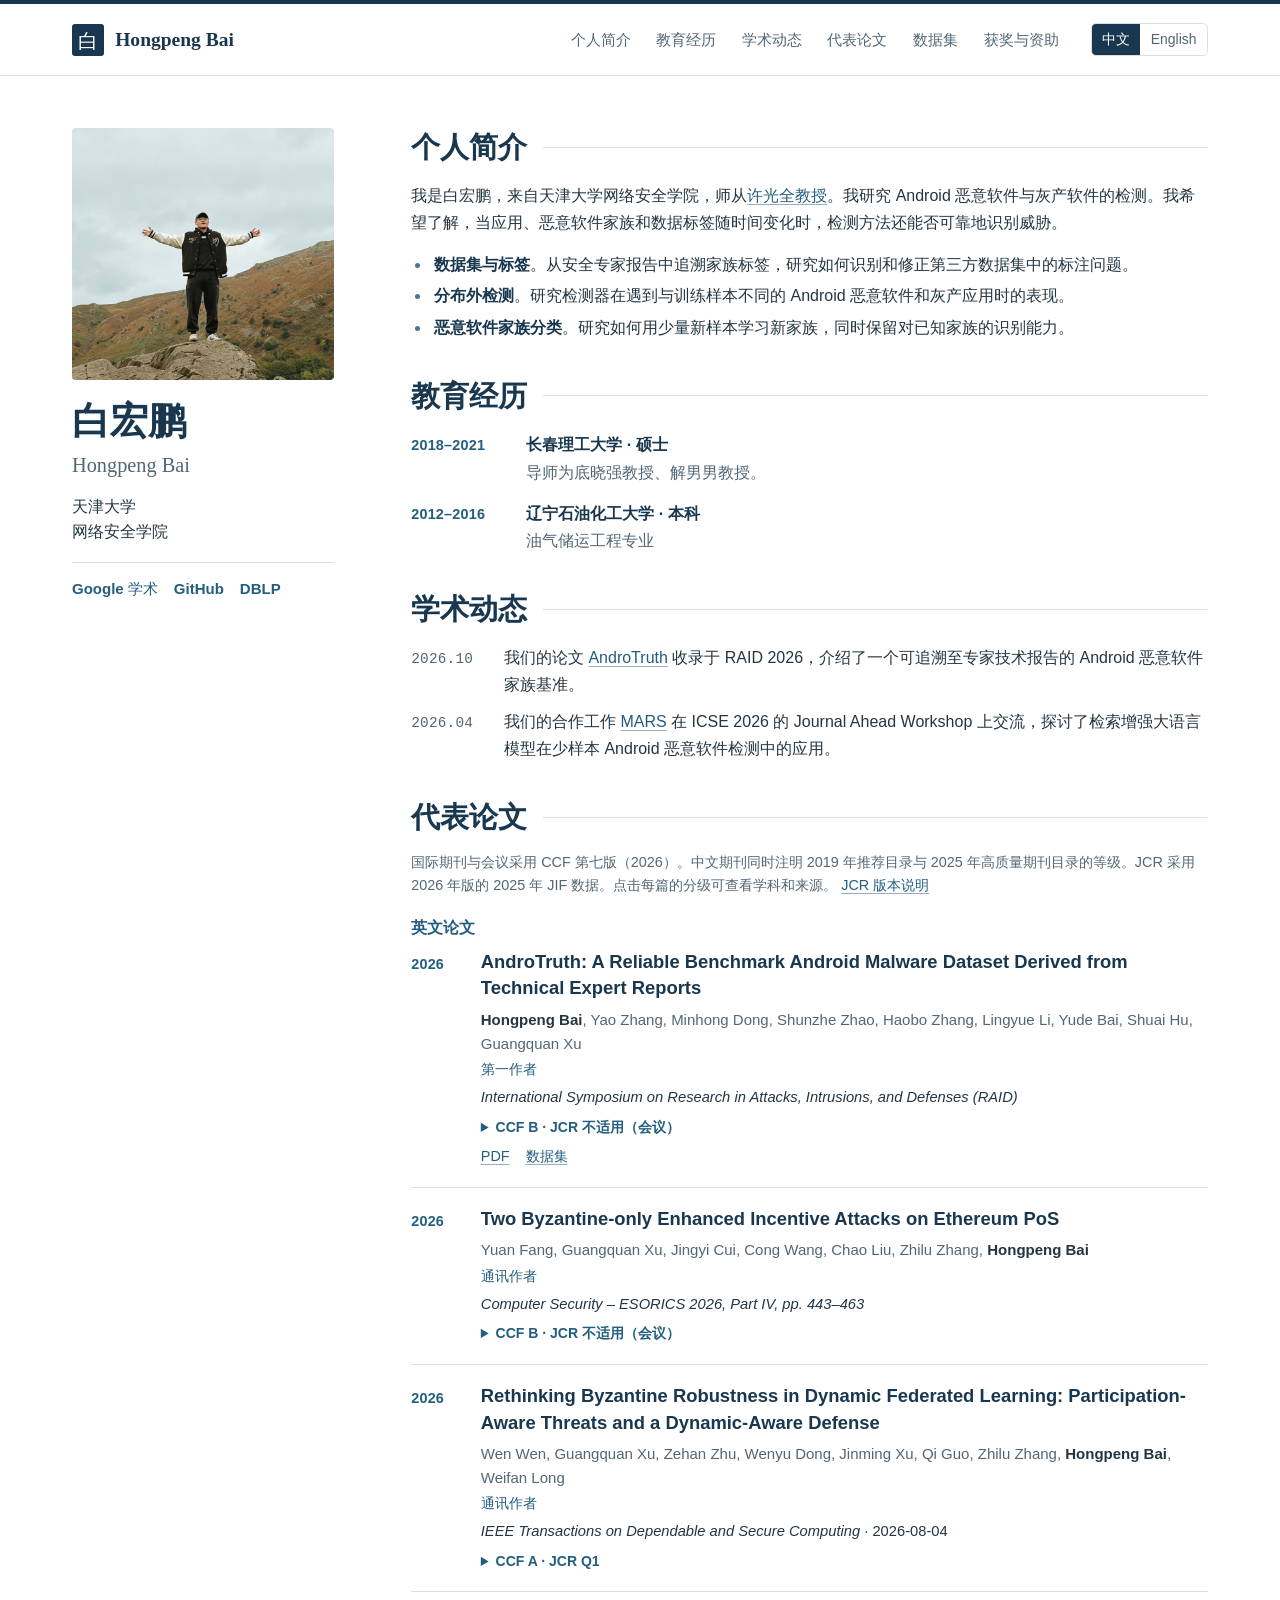
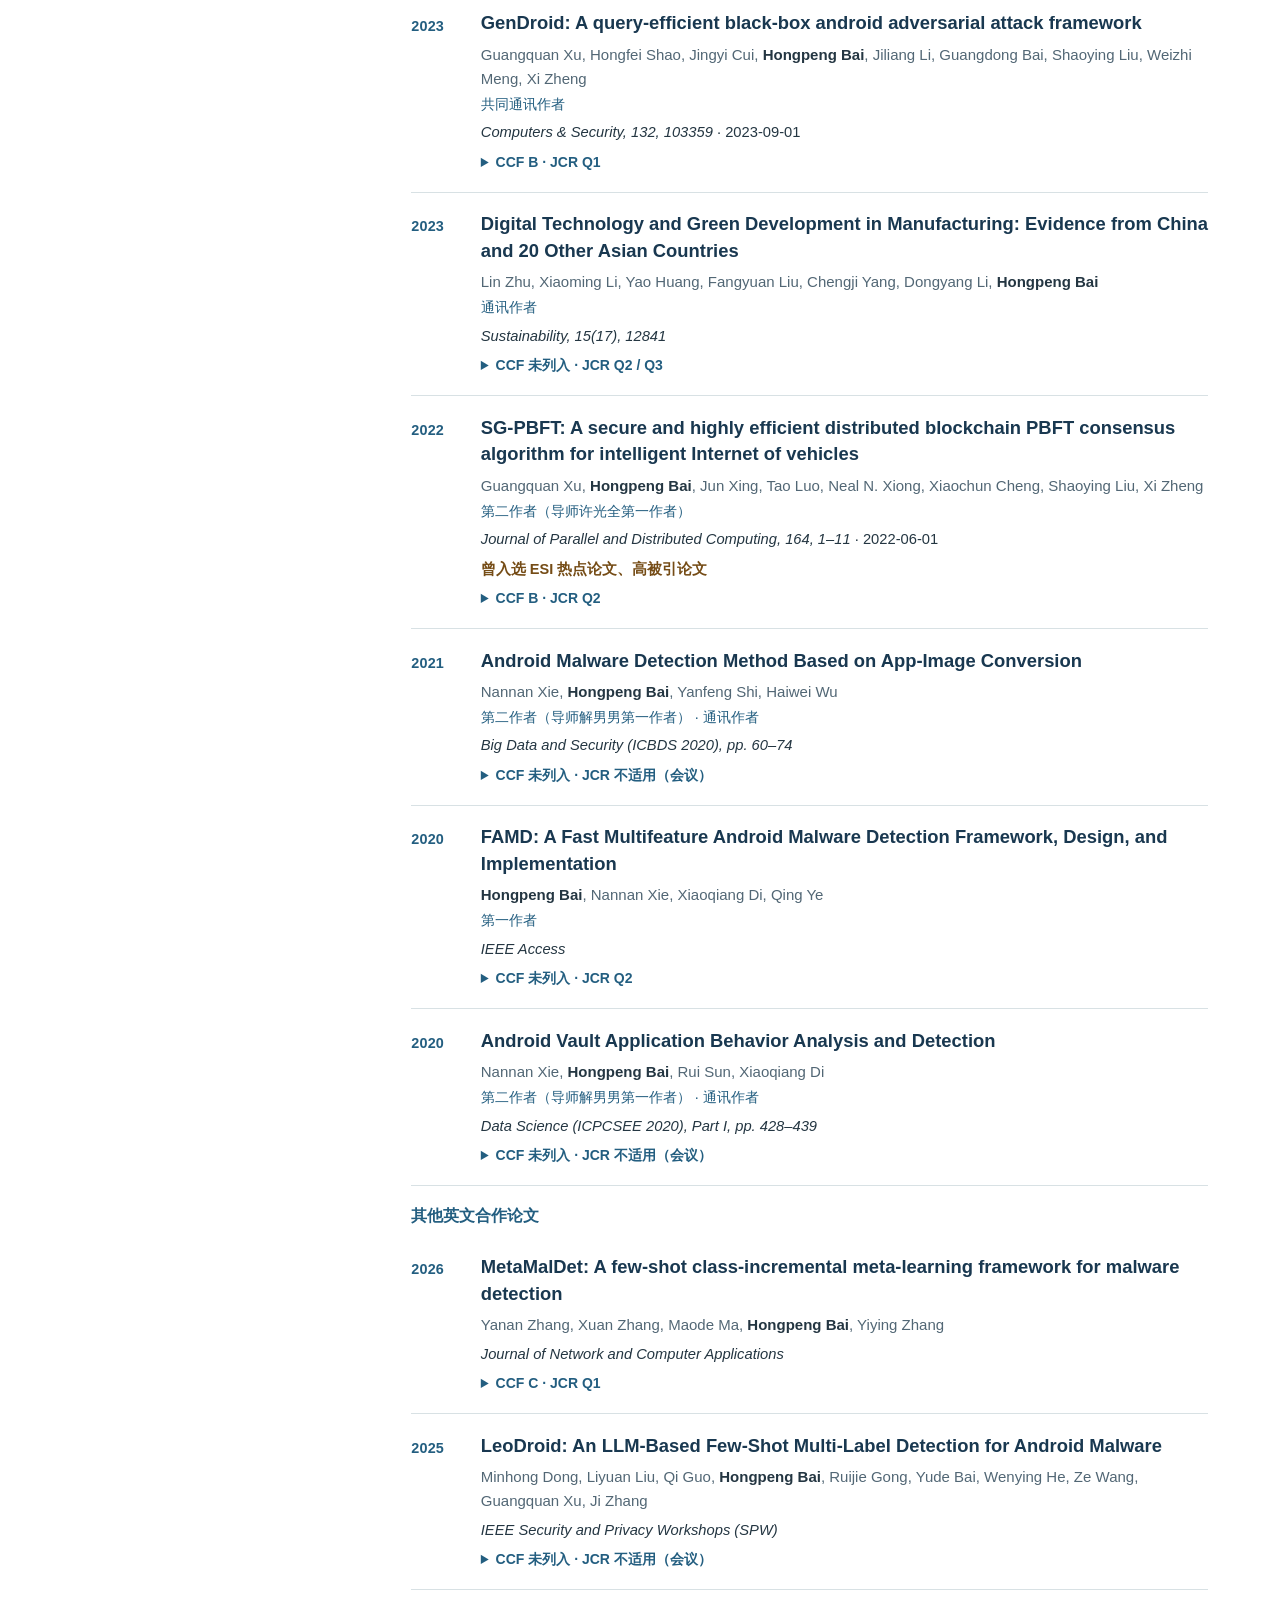
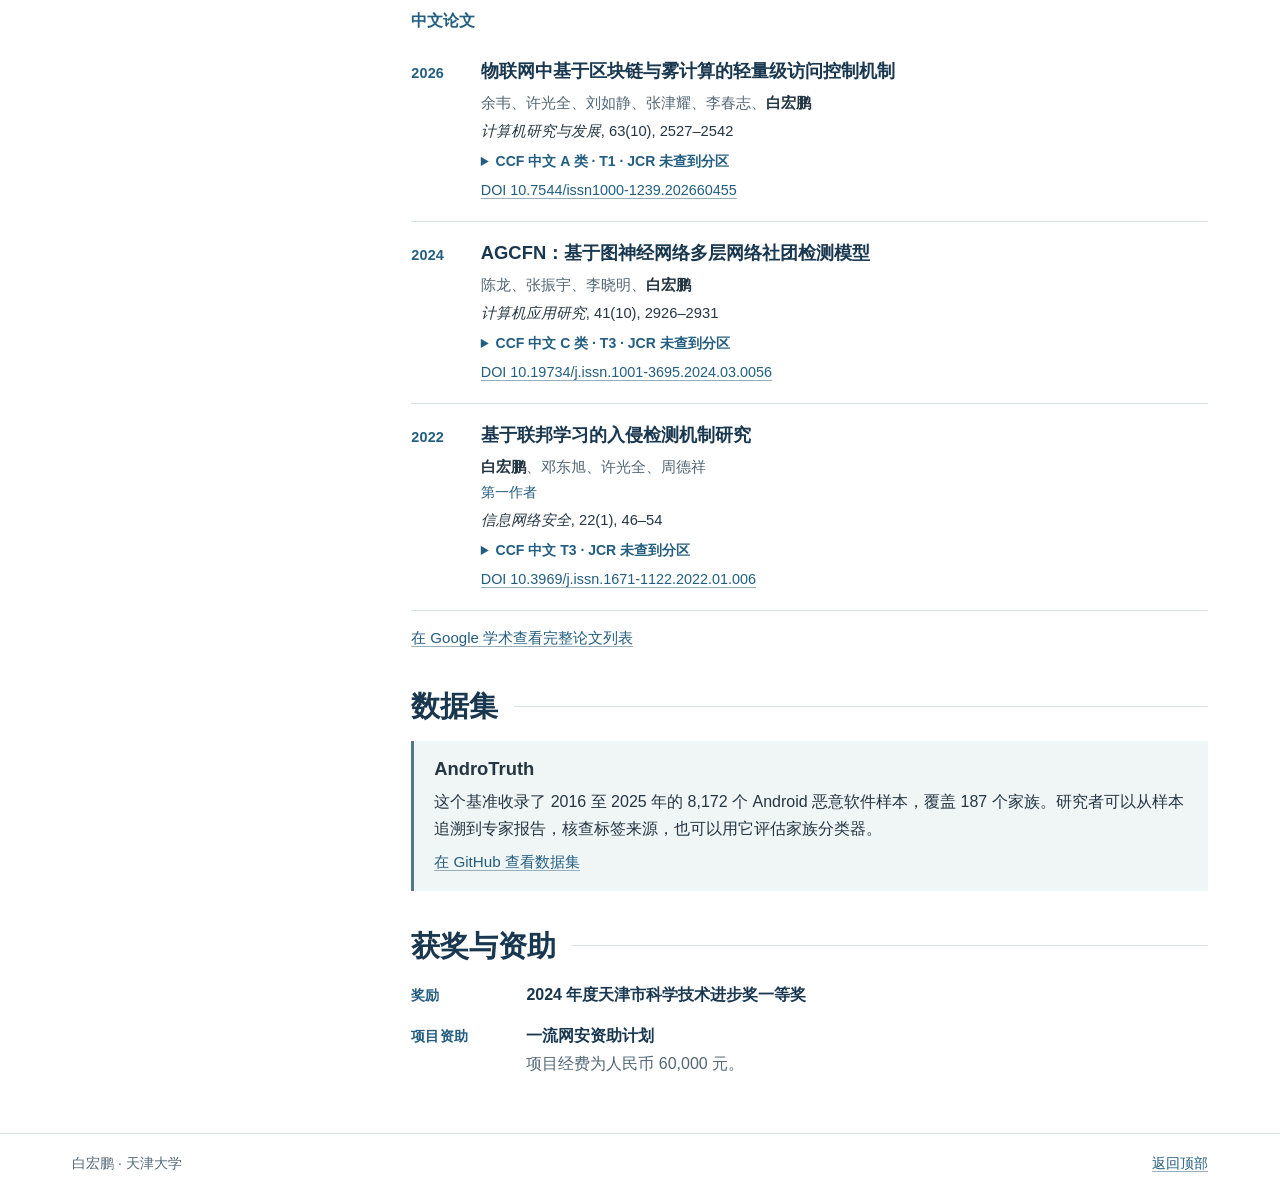
==== index.html @ 332408c6 "Add files via upload" ====
<!doctype html>
<html lang="zh-CN">
<head>
  <meta charset="utf-8">
  <meta name="viewport" content="width=device-width, initial-scale=1">
  <meta name="description" content="白宏鹏的学术主页。研究方向包括 Android 恶意软件与灰产软件检测、数据集标签可靠性和恶意软件家族增量学习。">
  <meta name="theme-color" content="#193850">
  <title>白宏鹏 · 天津大学网络安全学院</title>
  <link rel="stylesheet" href="assets/site.css">
  <link rel="alternate" hreflang="zh-CN" href="index.html">
  <link rel="alternate" hreflang="en" href="en.html">
</head>
<body id="top">
  <a class="skip" href="#main">跳至正文</a>
  <header class="mast"><div class="shell mast-inner">
    <a class="brand" href="#top"><span class="seal" aria-hidden="true">白</span>Hongpeng Bai</a>
    <nav class="nav" aria-label="页面导航"><a href="#about">个人简介</a>
<a href="#education">教育经历</a>
<a href="#news">学术动态</a>
<a href="#publications">代表论文</a>
<a href="#data">数据集</a>
<a href="#honors">获奖与资助</a></nav>
    <nav class="language" aria-label="页面语言"><a href="index.html" lang="zh-CN" hreflang="zh-CN" aria-current="page">中文</a>
<a href="en.html" lang="en" hreflang="en">English</a></nav>
  </div></header>

  <div class="shell layout">
    <aside class="profile" aria-label="个人信息">
      <div class="portrait-frame">
        <span aria-hidden="true">白</span>
        <img class="portrait" onerror="this.hidden=true" src="img_20261011_135507.jpeg" alt="白宏鹏在山间岩石上张开双臂" width="1536" height="2048">
      </div>
      <div class="identity">
        <h1>白宏鹏</h1>
        <p class="second-name" lang="en">Hongpeng Bai</p>
        <p class="affiliation"><a href="https://cse.tju.edu.cn/">天津大学<br>网络安全学院</a></p>
      </div>
      <div class="profiles"><a href="https://scholar.google.com/citations?user=27cVNgoAAAAJ">Google 学术</a><a href="https://github.com/bhpiamnothing">GitHub</a><a href="https://dblp.org/pid/274/6705.html">DBLP</a></div>
    </aside>

    <main id="main">
      <section class="intro" id="about">
        <h2>个人简介</h2>
        <p>我是白宏鹏，来自天津大学网络安全学院，师从<a href="https://cse.tju.edu.cn/faculty/xuguangquan/index.html">许光全教授</a>。我研究 Android 恶意软件与灰产软件的检测。我希望了解，当应用、恶意软件家族和数据标签随时间变化时，检测方法还能否可靠地识别威胁。</p>
        <ul class="focus"><li><strong>数据集与标签</strong>。从安全专家报告中追溯家族标签，研究如何识别和修正第三方数据集中的标注问题。</li>
<li><strong>分布外检测</strong>。研究检测器在遇到与训练样本不同的 Android 恶意软件和灰产应用时的表现。</li>
<li><strong>恶意软件家族分类</strong>。研究如何用少量新样本学习新家族，同时保留对已知家族的识别能力。</li></ul>
      </section>
      <section id="education">
        <h2>教育经历</h2>
        <ul class="history">
          <li><span class="year">2018–2021</span><div>
            <strong>长春理工大学 · 硕士</strong>
            <p>导师为底晓强教授、解男男教授。</p>
          </div></li>
          <li><span class="year">2012–2016</span><div>
            <strong>辽宁石油化工大学 · 本科</strong>
            <p>油气储运工程专业</p>
          </div></li>
        </ul>
      </section>
      <section id="news">
        <h2>学术动态</h2>
        <ul class="news"><li><time datetime="2026-10">2026.10</time><span>我们的论文 <a href="https://doi.org/10.1007/978-3-032-42936-0_2">AndroTruth</a> 收录于 RAID 2026，介绍了一个可追溯至专家技术报告的 Android 恶意软件家族基准。</span></li>
<li><time datetime="2026-04">2026.04</time><span>我们的合作工作 <a href="https://conf.researchr.org/details/icse-2026/jaws-2026-papers/39/MARS-Few-Shot-Android-Malware-Detection-with-RAG-Enhanced-LLMs">MARS</a> 在 ICSE 2026 的 Journal Ahead Workshop 上交流，探讨了检索增强大语言模型在少样本 Android 恶意软件检测中的应用。</span></li></ul>
      </section>
      <section id="publications">
        <h2>代表论文</h2>
        <p class="rank-note">国际期刊与会议采用 CCF 第七版（2026）。中文期刊同时注明 2019 年推荐目录与 2025 年高质量期刊目录的等级。JCR 采用 2026 年版的 2025 年 JIF 数据。点击每篇的分级可查看学科和来源。 <a href="https://clarivate.com/news/clarivate-releases-journal-citation-reports-2026/">JCR 版本说明</a></p>
        <h3 class="pub-group">英文论文</h3>
        
      <article class="publication">
        <span class="year">2026</span>
        <div>
          <h4 lang="en"><a href="https://doi.org/10.1007/978-3-032-42936-0_2">AndroTruth: A Reliable Benchmark Android Malware Dataset Derived from Technical Expert Reports</a></h4>
          <p class="authors" lang="en"><strong>Hongpeng Bai</strong>, Yao Zhang, Minhong Dong, Shunzhe Zhao, Haobo Zhang, Lingyue Li, Yude Bai, Shuai Hu, Guangquan Xu</p><p class="author-role">第一作者</p>
          <p class="venue" lang="en"><i>International Symposium on Research in Attacks, Intrusions, and Defenses (RAID)</i></p>
          <details class="venue-rank"><summary>CCF B · JCR 不适用（会议）</summary><ul><li><a href="https://www.ccf.org.cn/Academic_Evaluation/By_category/2026-03-31/870181.shtml">CCF 国际目录（第七版）</a> — B 类</li></ul></details><div class="paper-links"><a href="https://arxiv.org/pdf/2510.16835">PDF</a><a href="https://github.com/bhpiamnothing/AndroTruth-Dataset">数据集</a></div>
        </div>
      </article>
      <article class="publication">
        <span class="year">2026</span>
        <div>
          <h4 lang="en"><a href="https://doi.org/10.1007/978-3-032-38708-0_22">Two Byzantine-only Enhanced Incentive Attacks on Ethereum PoS</a></h4>
          <p class="authors" lang="en">Yuan Fang, Guangquan Xu, Jingyi Cui, Cong Wang, Chao Liu, Zhilu Zhang, <strong>Hongpeng Bai</strong></p><p class="author-role">通讯作者</p>
          <p class="venue" lang="en"><i>Computer Security – ESORICS 2026, Part IV, pp. 443–463</i></p>
          <details class="venue-rank"><summary>CCF B · JCR 不适用（会议）</summary><ul><li><a href="https://www.ccf.org.cn/Academic_Evaluation/By_category/2026-03-31/870181.shtml">CCF 国际目录（第七版）</a> — B 类</li></ul></details>
        </div>
      </article>
      <article class="publication">
        <span class="year">2026</span>
        <div>
          <h4 lang="en"><a href="https://doi.org/10.1109/TDSC.2026.3720267">Rethinking Byzantine Robustness in Dynamic Federated Learning: Participation-Aware Threats and a Dynamic-Aware Defense</a></h4>
          <p class="authors" lang="en">Wen Wen, Guangquan Xu, Zehan Zhu, Wenyu Dong, Jinming Xu, Qi Guo, Zhilu Zhang, <strong>Hongpeng Bai</strong>, Weifan Long</p><p class="author-role">通讯作者</p>
          <p class="venue" lang="en"><i>IEEE Transactions on Dependable and Secure Computing</i> · <time datetime="2026-08-04">2026-08-04</time></p>
          <details class="venue-rank"><summary>CCF A · JCR Q1</summary><ul><li><a href="https://www.ccf.org.cn/Academic_Evaluation/By_category/2026-03-31/870181.shtml">CCF 国际目录（第七版）</a> — A 类</li><li><b>Q1</b> — 计算机科学：硬件与体系结构、计算机科学：信息系统、计算机科学：软件工程</li><li><a href="https://www.sci365.cn/journals/ieee-transactions-on-dependable-and-secure-computing-15455971/">查看期刊 JIF 学科分区（2025 数据）</a></li></ul></details>
        </div>
      </article>
      <article class="publication">
        <span class="year">2023</span>
        <div>
          <h4 lang="en"><a href="https://doi.org/10.1016/j.cose.2023.103359">GenDroid: A query-efficient black-box android adversarial attack framework</a></h4>
          <p class="authors" lang="en">Guangquan Xu, Hongfei Shao, Jingyi Cui, <strong>Hongpeng Bai</strong>, Jiliang Li, Guangdong Bai, Shaoying Liu, Weizhi Meng, Xi Zheng</p><p class="author-role">共同通讯作者</p>
          <p class="venue" lang="en"><i>Computers &amp; Security, 132, 103359</i> · <time datetime="2023-09-01">2023-09-01</time></p>
          <details class="venue-rank"><summary>CCF B · JCR Q1</summary><ul><li><a href="https://www.ccf.org.cn/Academic_Evaluation/By_category/2026-03-31/870181.shtml">CCF 国际目录（第七版）</a> — B 类</li><li><b>Q1</b> — 计算机科学：信息系统</li><li><a href="https://www.sci365.cn/journals/computers-security-01674048/">查看期刊 JIF 学科分区（2025 数据）</a></li></ul></details>
        </div>
      </article>
      <article class="publication">
        <span class="year">2023</span>
        <div>
          <h4 lang="en"><a href="https://doi.org/10.3390/su151712841">Digital Technology and Green Development in Manufacturing: Evidence from China and 20 Other Asian Countries</a></h4>
          <p class="authors" lang="en">Lin Zhu, Xiaoming Li, Yao Huang, Fangyuan Liu, Chengji Yang, Dongyang Li, <strong>Hongpeng Bai</strong></p><p class="author-role">通讯作者</p>
          <p class="venue" lang="en"><i>Sustainability, 15(17), 12841</i></p>
          <details class="venue-rank"><summary>CCF 未列入 · JCR Q2 / Q3</summary><ul><li><a href="https://www.ccf.org.cn/Academic_Evaluation/By_category/2026-03-31/870181.shtml">CCF 国际目录（第七版）</a> — 未列入</li><li><b>Q2</b> — 环境科学、环境研究</li><li><b>Q3</b> — 绿色与可持续科学技术</li><li><a href="https://www.mdpi.com/journal/sustainability/stats">查看期刊 JIF 学科分区（2025 数据）</a></li></ul></details>
        </div>
      </article>
      <article class="publication">
        <span class="year">2022</span>
        <div>
          <h4 lang="en"><a href="https://doi.org/10.1016/j.jpdc.2022.01.029">SG-PBFT: A secure and highly efficient distributed blockchain PBFT consensus algorithm for intelligent Internet of vehicles</a></h4>
          <p class="authors" lang="en">Guangquan Xu, <strong>Hongpeng Bai</strong>, Jun Xing, Tao Luo, Neal N. Xiong, Xiaochun Cheng, Shaoying Liu, Xi Zheng</p><p class="author-role">第二作者（导师许光全第一作者）</p>
          <p class="venue" lang="en"><i>Journal of Parallel and Distributed Computing, 164, 1–11</i> · <time datetime="2022-06-01">2022-06-01</time></p><p class="recognition">曾入选 ESI 热点论文、高被引论文</p>
          <details class="venue-rank"><summary>CCF B · JCR Q2</summary><ul><li><a href="https://www.ccf.org.cn/Academic_Evaluation/By_category/2026-03-31/870181.shtml">CCF 国际目录（第七版）</a> — B 类</li><li><b>Q2</b> — 计算机科学：理论与方法</li><li><a href="https://akaturk.com/journals/25621?lang=en">查看期刊 JIF 学科分区（2025 数据）</a></li></ul></details>
        </div>
      </article>
      <article class="publication">
        <span class="year">2021</span>
        <div>
          <h4 lang="en"><a href="https://doi.org/10.1007/978-981-16-3150-4_6">Android Malware Detection Method Based on App-Image Conversion</a></h4>
          <p class="authors" lang="en">Nannan Xie, <strong>Hongpeng Bai</strong>, Yanfeng Shi, Haiwei Wu</p><p class="author-role">第二作者（导师解男男第一作者） · 通讯作者</p>
          <p class="venue" lang="en"><i>Big Data and Security (ICBDS 2020), pp. 60–74</i></p>
          <details class="venue-rank"><summary>CCF 未列入 · JCR 不适用（会议）</summary><ul><li><a href="https://www.ccf.org.cn/Academic_Evaluation/By_category/2026-03-31/870181.shtml">CCF 国际目录（第七版）</a> — 未列入</li></ul></details>
        </div>
      </article>
      <article class="publication">
        <span class="year">2020</span>
        <div>
          <h4 lang="en"><a href="https://doi.org/10.1109/ACCESS.2020.3033026">FAMD: A Fast Multifeature Android Malware Detection Framework, Design, and Implementation</a></h4>
          <p class="authors" lang="en"><strong>Hongpeng Bai</strong>, Nannan Xie, Xiaoqiang Di, Qing Ye</p><p class="author-role">第一作者</p>
          <p class="venue" lang="en"><i>IEEE Access</i></p>
          <details class="venue-rank"><summary>CCF 未列入 · JCR Q2</summary><ul><li><a href="https://www.ccf.org.cn/Academic_Evaluation/By_category/2026-03-31/870181.shtml">CCF 国际目录（第七版）</a> — 未列入</li><li><b>Q2</b> — 计算机科学：信息系统、电气与电子工程、电信</li><li><a href="https://www.sci365.cn/journals/ieee-access-21693536/">查看期刊 JIF 学科分区（2025 数据）</a></li></ul></details>
        </div>
      </article>
      <article class="publication">
        <span class="year">2020</span>
        <div>
          <h4 lang="en"><a href="https://doi.org/10.1007/978-981-15-7981-3_31">Android Vault Application Behavior Analysis and Detection</a></h4>
          <p class="authors" lang="en">Nannan Xie, <strong>Hongpeng Bai</strong>, Rui Sun, Xiaoqiang Di</p><p class="author-role">第二作者（导师解男男第一作者） · 通讯作者</p>
          <p class="venue" lang="en"><i>Data Science (ICPCSEE 2020), Part I, pp. 428–439</i></p>
          <details class="venue-rank"><summary>CCF 未列入 · JCR 不适用（会议）</summary><ul><li><a href="https://www.ccf.org.cn/Academic_Evaluation/By_category/2026-03-31/870181.shtml">CCF 国际目录（第七版）</a> — 未列入</li></ul></details>
        </div>
      </article>
        <h3 class="pub-group">其他英文合作论文</h3>
        
      <article class="publication">
        <span class="year">2026</span>
        <div>
          <h4 lang="en"><a href="https://doi.org/10.1016/j.jnca.2026.104579">MetaMalDet: A few-shot class-incremental meta-learning framework for malware detection</a></h4>
          <p class="authors" lang="en">Yanan Zhang, Xuan Zhang, Maode Ma, <strong>Hongpeng Bai</strong>, Yiying Zhang</p>
          <p class="venue" lang="en"><i>Journal of Network and Computer Applications</i></p>
          <details class="venue-rank"><summary>CCF C · JCR Q1</summary><ul><li><a href="https://www.ccf.org.cn/Academic_Evaluation/By_category/2026-03-31/870181.shtml">CCF 国际目录（第七版）</a> — C 类</li><li><b>Q1</b> — 计算机科学：硬件与体系结构、计算机科学：跨学科应用、计算机科学：软件工程</li><li><a href="https://dizin.docent.com.tr/en/dergiler/10848045">查看期刊 JIF 学科分区（2025 数据）</a></li></ul></details>
        </div>
      </article>
      <article class="publication">
        <span class="year">2025</span>
        <div>
          <h4 lang="en"><a href="https://doi.org/10.1109/SPW67851.2025.00042">LeoDroid: An LLM-Based Few-Shot Multi-Label Detection for Android Malware</a></h4>
          <p class="authors" lang="en">Minhong Dong, Liyuan Liu, Qi Guo, <strong>Hongpeng Bai</strong>, Ruijie Gong, Yude Bai, Wenying He, Ze Wang, Guangquan Xu, Ji Zhang</p>
          <p class="venue" lang="en"><i>IEEE Security and Privacy Workshops (SPW)</i></p>
          <details class="venue-rank"><summary>CCF 未列入 · JCR 不适用（会议）</summary><ul><li><a href="https://www.ccf.org.cn/Academic_Evaluation/By_category/2026-03-31/870181.shtml">CCF 国际目录（第七版）</a> — 未列入。此文发表于 IEEE S&P 的配套研讨会。</li></ul></details>
        </div>
      </article>
        <h3 class="pub-group">中文论文</h3>
        
        <article class="publication">
          <span class="year">2026</span>
          <div>
            <h4><a href="https://doi.org/10.7544/issn1000-1239.202660455">物联网中基于区块链与雾计算的轻量级访问控制机制</a></h4>
            <p class="authors">余韦、许光全、刘如静、张津耀、李春志、<strong>白宏鹏</strong></p>
            <p class="venue"><i>计算机研究与发展</i>, 63(10), 2527–2542</p>
            <details class="venue-rank"><summary>CCF 中文 A 类 · T1 · JCR 未查到分区</summary><ul><li><a href="https://ccsp.ccf.org.cn/c/2019-07-31/667609.shtml">CCF 中文期刊目录（2019）</a> — A 类</li><li><a href="https://www.ccf.org.cn/ccftjgjxskwml/">CCF 高质量科技期刊目录（2025）</a> — T1</li><li><a href="https://uefiscdi.gov.ro/scientometrie-reviste-0">JCR 2026 版期刊分区表</a>中未查到本刊的 JIF 分区。</li></ul></details>
            <p class="paper-links"><a href="https://doi.org/10.7544/issn1000-1239.202660455">DOI 10.7544/issn1000-1239.202660455</a></p>
          </div>
        </article>
        <article class="publication">
          <span class="year">2024</span>
          <div>
            <h4><a href="https://doi.org/10.19734/j.issn.1001-3695.2024.03.0056">AGCFN：基于图神经网络多层网络社团检测模型</a></h4>
            <p class="authors">陈龙、张振宇、李晓明、<strong>白宏鹏</strong></p>
            <p class="venue"><i>计算机应用研究</i>, 41(10), 2926–2931</p>
            <details class="venue-rank"><summary>CCF 中文 C 类 · T3 · JCR 未查到分区</summary><ul><li><a href="https://ccsp.ccf.org.cn/c/2019-07-31/667609.shtml">CCF 中文期刊目录（2019）</a> — C 类</li><li><a href="https://www.ccf.org.cn/ccftjgjxskwml/">CCF 高质量科技期刊目录（2025）</a> — T3</li><li><a href="https://uefiscdi.gov.ro/scientometrie-reviste-0">JCR 2026 版期刊分区表</a>中未查到本刊的 JIF 分区。</li></ul></details>
            <p class="paper-links"><a href="https://doi.org/10.19734/j.issn.1001-3695.2024.03.0056">DOI 10.19734/j.issn.1001-3695.2024.03.0056</a></p>
          </div>
        </article>
        <article class="publication">
          <span class="year">2022</span>
          <div>
            <h4><a href="https://doi.org/10.3969/j.issn.1671-1122.2022.01.006">基于联邦学习的入侵检测机制研究</a></h4>
            <p class="authors"><strong>白宏鹏</strong>、邓东旭、许光全、周德祥</p><p class="author-role">第一作者</p>
            <p class="venue"><i>信息网络安全</i>, 22(1), 46–54</p>
            <details class="venue-rank"><summary>CCF 中文 T3 · JCR 未查到分区</summary><ul><li><a href="https://ccsp.ccf.org.cn/c/2019-07-31/667609.shtml">CCF 中文期刊目录（2019）</a> — 未列入</li><li><a href="https://www.ccf.org.cn/ccftjgjxskwml/">CCF 高质量科技期刊目录（2025）</a> — T3</li><li><a href="https://uefiscdi.gov.ro/scientometrie-reviste-0">JCR 2026 版期刊分区表</a>中未查到本刊的 JIF 分区。</li></ul></details>
            <p class="paper-links"><a href="https://doi.org/10.3969/j.issn.1671-1122.2022.01.006">DOI 10.3969/j.issn.1671-1122.2022.01.006</a></p>
          </div>
        </article>
        <a class="all-papers" href="https://scholar.google.com/citations?user=27cVNgoAAAAJ">在 Google 学术查看完整论文列表</a>
      </section>
      <section id="data">
        <h2>数据集</h2>
        <div class="dataset">
          <h3 lang="en">AndroTruth</h3>
          <p>这个基准收录了 2016 至 2025 年的 8,172 个 Android 恶意软件样本，覆盖 187 个家族。研究者可以从样本追溯到专家报告，核查标签来源，也可以用它评估家族分类器。</p>
          <a href="https://github.com/bhpiamnothing/AndroTruth-Dataset">在 GitHub 查看数据集</a>
        </div>
      </section>
      <section id="honors">
        <h2>获奖与资助</h2>
        <ul class="history">
          <li><span class="year">奖励</span><div>
            <strong>2024 年度天津市科学技术进步奖一等奖</strong>
          </div></li>
          <li><span class="year">项目资助</span><div>
            <strong>一流网安资助计划 </strong>
            <p>项目经费为人民币 60,000 元。</p>
          </div></li>
        </ul>
      </section>
    </main>
  </div>
  <footer><div class="shell foot"><span>白宏鹏 · 天津大学</span><a href="#top">返回顶部</a></div></footer>
</body>
</html>
---- assets/site.css ----
:root {
  color-scheme: light;
  --navy: #193850;
  --ink: #243642;
  --muted: #526775;
  --blue: #235e80;
  --paper: #fff;
  --rule: #d8e1e4;
  --soft: #f0f5f6;
  font-family: "Inter", -apple-system, BlinkMacSystemFont, "Segoe UI", "PingFang SC", "Microsoft YaHei", sans-serif;
  color: var(--ink);
  background: var(--paper);
}
* { box-sizing: border-box; }
body { margin: 0; font-size: 1rem; line-height: 1.7; }
h1, h2, h3, h4, p, ul, dl, dd { margin: 0; }
a { color: var(--blue); text-underline-offset: .19em; text-decoration-color: #97afbd; }
a:hover { color: #0d425d; text-decoration-color: currentColor; }
a:focus-visible { outline: 3px solid #bc5e28; outline-offset: 4px; border-radius: 2px; }
.shell { width: min(100% - 5rem, 71rem); margin-inline: auto; }
.skip { position: absolute; left: 1rem; top: -5rem; background: white; padding: .5rem 1rem; z-index: 5; }
.skip:focus { top: .4rem; }
.mast { border-top: 4px solid var(--navy); border-bottom: 1px solid var(--rule); background: #fff; }
.mast-inner { min-height: 4.45rem; display: flex; align-items: center; gap: 2rem; }
.brand { display: inline-flex; align-items: center; gap: .7rem; color: var(--navy); font-family: Georgia, "Songti SC", serif; font-size: 1.22rem; font-weight: 600; text-decoration: none; white-space: nowrap; }
.seal { display: inline-grid; place-items: center; width: 2rem; height: 2rem; background: var(--navy); color: #fff; font-family: "Songti SC", "SimSun", serif; font-size: 1.25rem; font-weight: 500; border-radius: 3px; }
.nav { margin-left: auto; display: flex; align-items: center; gap: clamp(.8rem, 2vw, 2rem); }
.nav a { color: var(--muted); text-decoration: none; font-size: .9375rem; white-space: nowrap; padding-block: .4rem; }
.nav a:hover, .profiles a:hover { text-decoration: underline; }
.language { display: inline-flex; align-items: center; border: 1px solid var(--rule); border-radius: 5px; overflow: hidden; flex-shrink: 0; }
.language a { font-size: .875rem; line-height: 1.8; padding: .18rem .65rem; color: var(--muted); text-decoration: none; }
.language a[aria-current] { background: var(--navy); color: white; }
.language a:focus-visible { outline-offset: -3px; }
.layout { display: grid; grid-template-columns: 16.4rem minmax(0, 1fr); gap: clamp(3rem, 6vw, 6rem); align-items: start; padding-block: 3.25rem 3.5rem; }
.profile { min-width: 0; }
.portrait-frame { position: relative; display: grid; place-items: center; width: 100%; aspect-ratio: 1.04; overflow: hidden; background: #e6eef0; border-radius: 4px; }
.portrait-frame > span { font: 500 4rem Georgia, "Songti SC", "SimSun", serif; color: #3b6374; }
.portrait { position: absolute; inset: 0; width: 100%; height: 100%; object-fit: cover; object-position: center 84%; }
.portrait[hidden] { display: none; }
.identity { padding-top: 1.15rem; }
h1, h2, .second-name { color: var(--navy); font-family: "Source Serif 4", Georgia, "Songti SC", "STSong", "SimSun", serif; }
h1 { font-size: clamp(2.15rem, 3vw, 2.65rem); line-height: 1.18; font-weight: 650; }
html[lang="en"] h1 { font-size: 2.15rem; }
.second-name { margin: .22rem 0 .8rem; font-size: 1.27rem; color: var(--muted); }
.affiliation { line-height: 1.55; font-size: 1rem; }
.affiliation a { color: var(--ink); text-decoration: none; }
.affiliation a:hover { text-decoration: underline; }
.profiles { border-top: 1px solid var(--rule); margin-top: 1.1rem; padding-top: .8rem; display: flex; flex-wrap: wrap; align-items: center; column-gap: 1rem; row-gap: .3rem; }
.profiles a { font-size: .9375rem; font-weight: 550; text-decoration: none; }
main { min-width: 0; }
section { scroll-margin-top: 1rem; }
section + section { margin-top: 2.25rem; }
h2 { display: flex; align-items: center; gap: 1rem; margin-bottom: .95rem; line-height: 1.3; font-size: clamp(1.6rem, 2.3vw, 2rem); font-weight: 650; }
h2::after { content: ""; flex: 1; height: 1px; background: var(--rule); }
.intro p + p { margin-top: .65rem; }
.focus { margin-top: .95rem; padding-inline-start: 1.25rem; }
.focus li { padding-inline-start: .18rem; }
.focus li + li { margin-top: .25rem; }
.focus li::marker { color: #477995; }
.focus strong { color: var(--navy); }
.news { list-style: none; padding: 0; }
.news li { display: grid; grid-template-columns: 5.1rem 1fr; gap: .7rem; align-items: baseline; }
.news li + li { margin-top: .6rem; }
.news time, .year { color: var(--muted); font-variant-numeric: tabular-nums; font-size: .9rem; letter-spacing: .015em; }
.news time { font-family: ui-monospace, Menlo, monospace; }
.publication { display: grid; grid-template-columns: 3.6rem minmax(0,1fr); gap: .75rem; padding: 1.15rem 0; border-bottom: 1px solid var(--rule); }
.publication:first-of-type { padding-top: .1rem; }
.year { padding-top: .2rem; font-weight: 650; color: var(--blue); }
h3, .publication h4 { font-size: 1.15rem; line-height: 1.45; font-weight: 650; }
.publication h4 a { color: var(--navy); text-decoration: none; }
.publication h4 a:hover { text-decoration: underline; }
.pub-group { margin: 1.15rem 0 .5rem; color: var(--blue); font-size: 1rem; }
.history { list-style: none; padding: 0; }
.history li { display: grid; grid-template-columns: 6.4rem minmax(0, 1fr); gap: .8rem; align-items: baseline; }
.history li + li { margin-top: .8rem; }
.history strong { color: var(--navy); }
.history p { color: var(--muted); }
.paper-links a { overflow-wrap: anywhere; }
.authors { font-size: .9375rem; line-height: 1.6; margin-top: .35rem; color: var(--muted); }
.authors strong { color: var(--ink); font-weight: 650; }
.author-role { margin-top: .2rem; color: var(--blue); font-size: .9rem; line-height: 1.5; }
.venue { margin-top: .3rem; font-size: .92rem; color: var(--ink); }
.rank-note { margin-bottom: 1.15rem; color: var(--muted); font-size: .9rem; line-height: 1.6; }
.venue-rank { margin-top: .4rem; font-size: .875rem; line-height: 1.55; color: var(--muted); }
.venue-rank summary { cursor: pointer; width: fit-content; max-width: 100%; font-weight: 600; color: var(--blue); }
.venue-rank summary:hover { text-decoration: underline; }
.venue-rank summary:focus-visible { outline: 2px solid var(--blue); outline-offset: 3px; }
.venue-rank ul { margin-top: .4rem; padding-inline-start: 1.2rem; }
.venue-rank li + li { margin-top: .2rem; }
.recognition { color: #754c16; font-size: .91rem; font-weight: 600; margin-top: .3rem; }
.paper-links { margin-top: .35rem; display: flex; flex-wrap: wrap; gap: 1rem; font-size: .9rem; }
.all-papers { display: inline-block; margin-top: .9rem; font-size: .94rem; }
.dataset { border-left: 3px solid #527889; padding: .95rem 1.25rem; background: var(--soft); }
.dataset p { margin: .35rem 0; }
.dataset a { font-size: .95rem; }
footer { border-top: 1px solid var(--rule); color: var(--muted); }
.foot { display: flex; align-items: center; justify-content: space-between; gap: .7rem; flex-wrap: wrap; padding-block: 1.15rem; font-size: .875rem; }
@media (max-width: 900px) {
  .shell { width: calc(100% - 3rem); }
  .layout { grid-template-columns: 12.5rem minmax(0,1fr); gap: 2rem; }
  .mast-inner { gap: 1rem; }
}
@media (min-width: 731px) and (max-width: 1040px) {
  .mast-inner { flex-wrap: wrap; justify-content: space-between; gap: .3rem 1rem; padding-block: .65rem; }
  .nav { order: 3; width: 100%; justify-content: space-between; flex-wrap: wrap; }
}
@media (max-width: 730px) {
  .shell { width: min(100% - 2.25rem, 37rem); }
  .mast-inner { flex-wrap: wrap; justify-content: space-between; gap: 0 .5rem; padding-top: .65rem; }
  .nav { order: 3; width: 100%; flex-wrap: wrap; gap: .05rem 1rem; padding-block: .35rem .4rem; }
  .nav a { font-size: .89rem; }
  .layout { display: block; padding-block: 1.5rem 2.5rem; }
  .profile { display: grid; grid-template-columns: minmax(6.4rem, 34%) minmax(0,1fr); column-gap: 1.15rem; align-items: center; margin-bottom: 1.8rem; }
  .portrait-frame { aspect-ratio: .88; }
  .identity { padding: 0; }
  h1, html[lang="en"] h1 { font-size: clamp(1.55rem, 5.6vw, 2.15rem); }
  .second-name { margin: .14rem 0 .4rem; font-size: 1.1rem; }
  .profiles { grid-column: 1 / -1; margin-top: .85rem; padding-top: .55rem; }
  section + section { margin-top: 1.8rem; }
  .publication { grid-template-columns: 2.7rem minmax(0,1fr); gap: .55rem; }
  .news li { grid-template-columns: 4.5rem 1fr; gap: .45rem; }
  .history li { grid-template-columns: 5.6rem minmax(0, 1fr); gap: .5rem; }
}
@media print {
  .mast, .skip, footer { display: none; }
  .shell { width: 100%; }
  .layout { display: block; padding: 0; }
  .profile { margin-bottom: 1rem; }
  .portrait-frame { width: 6rem; float: right; }
  section, article { break-inside: avoid; }
}
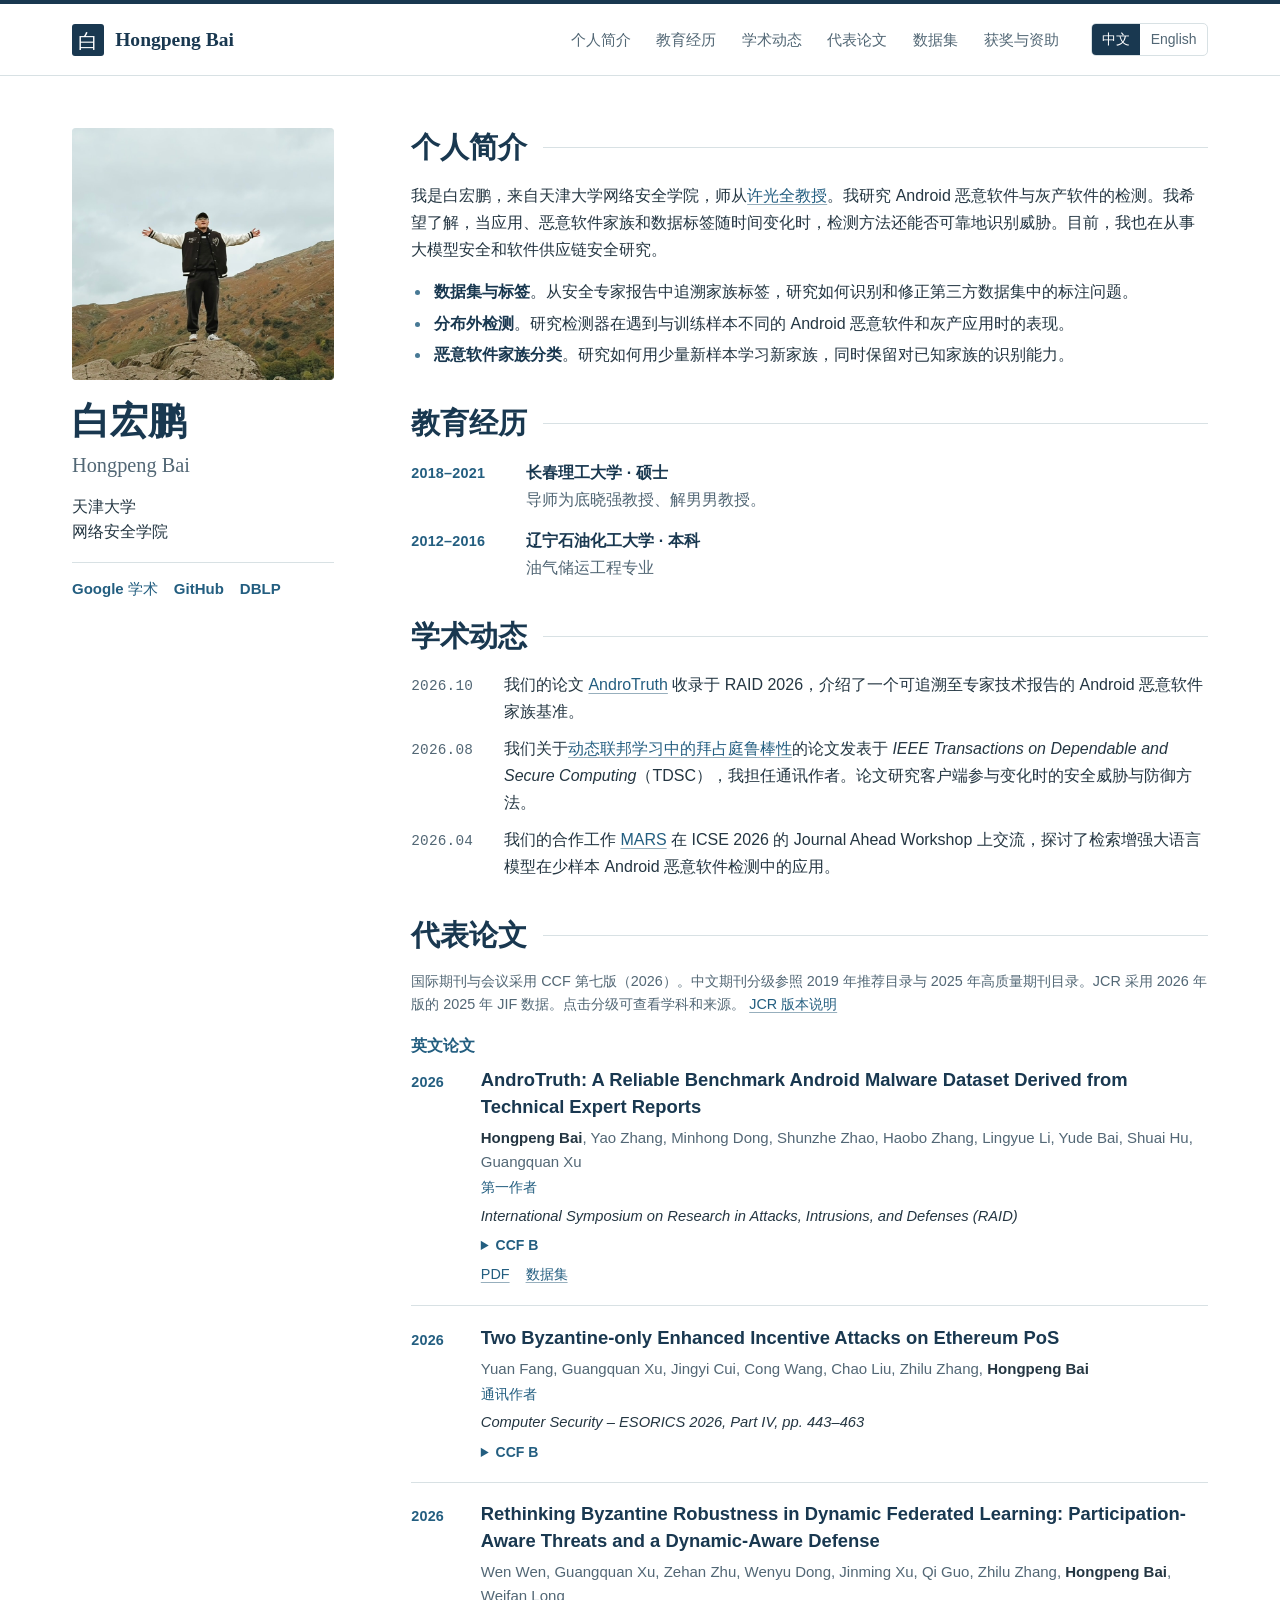
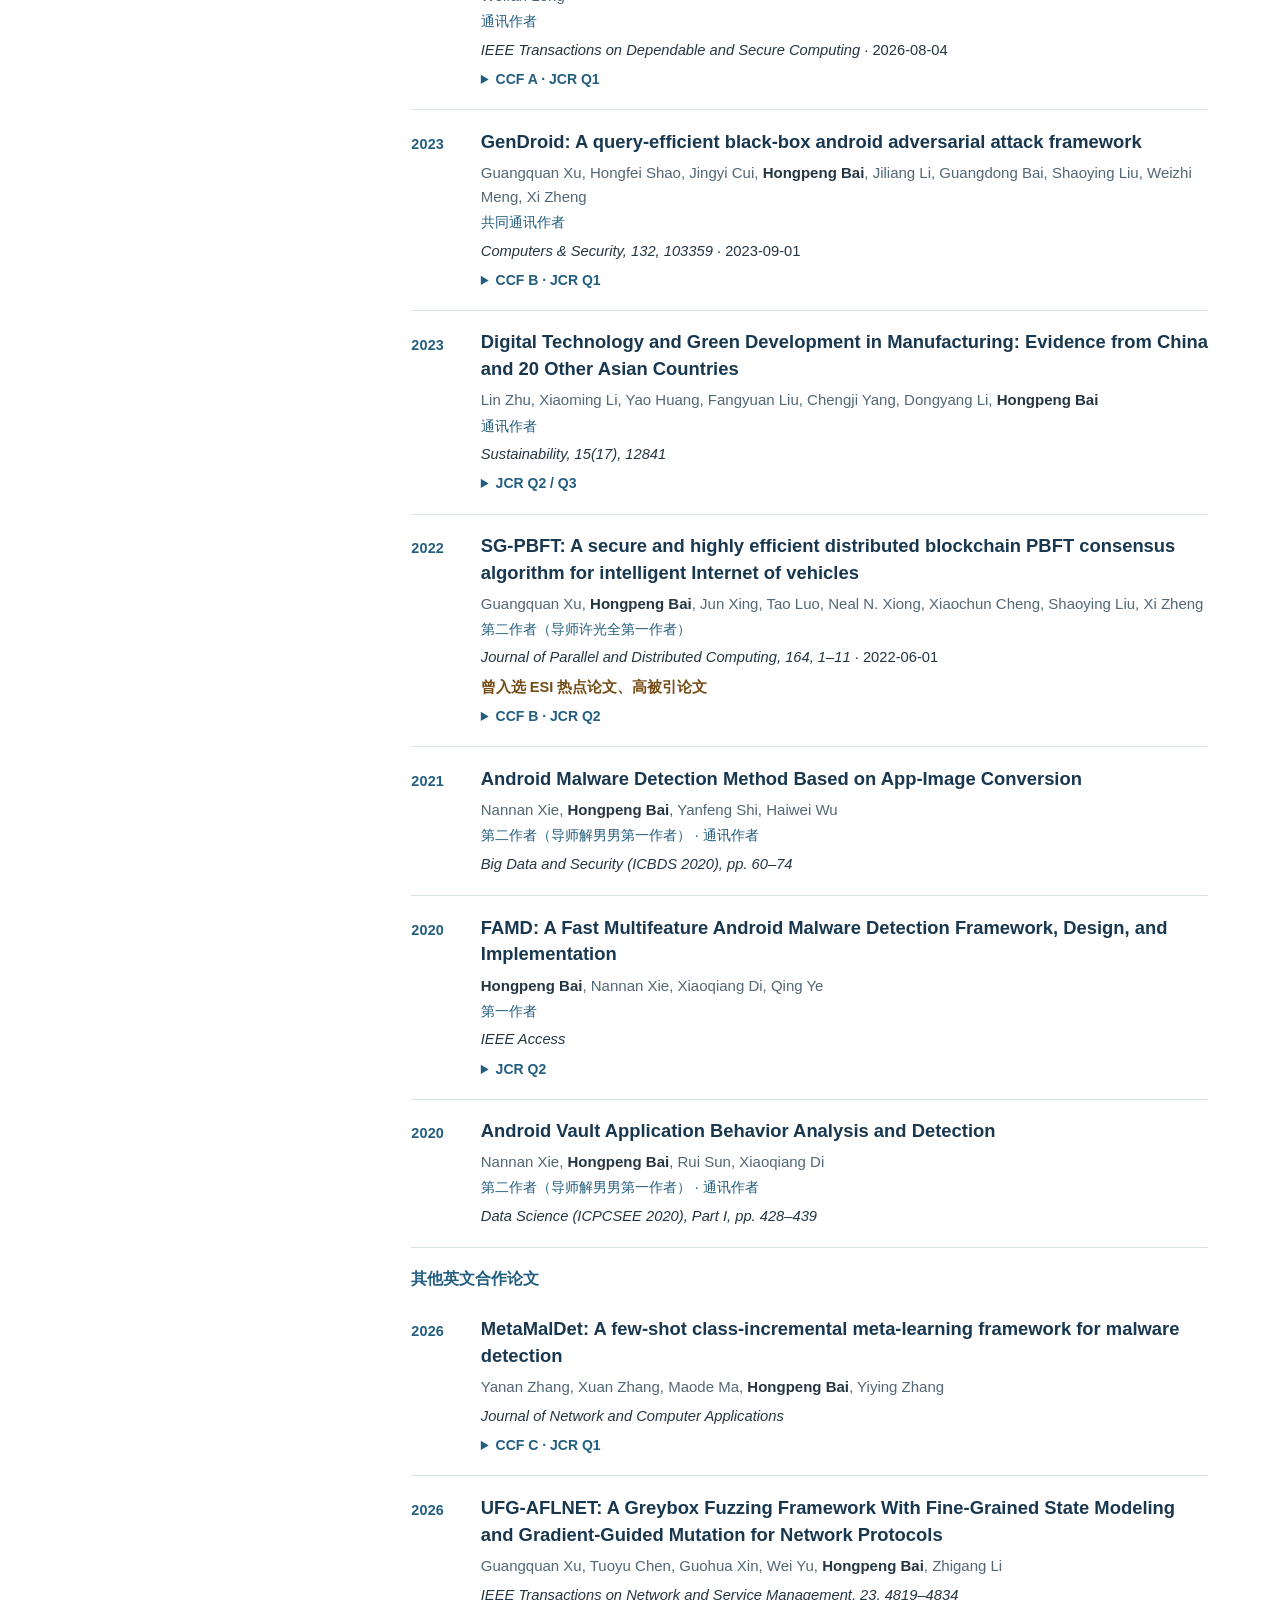
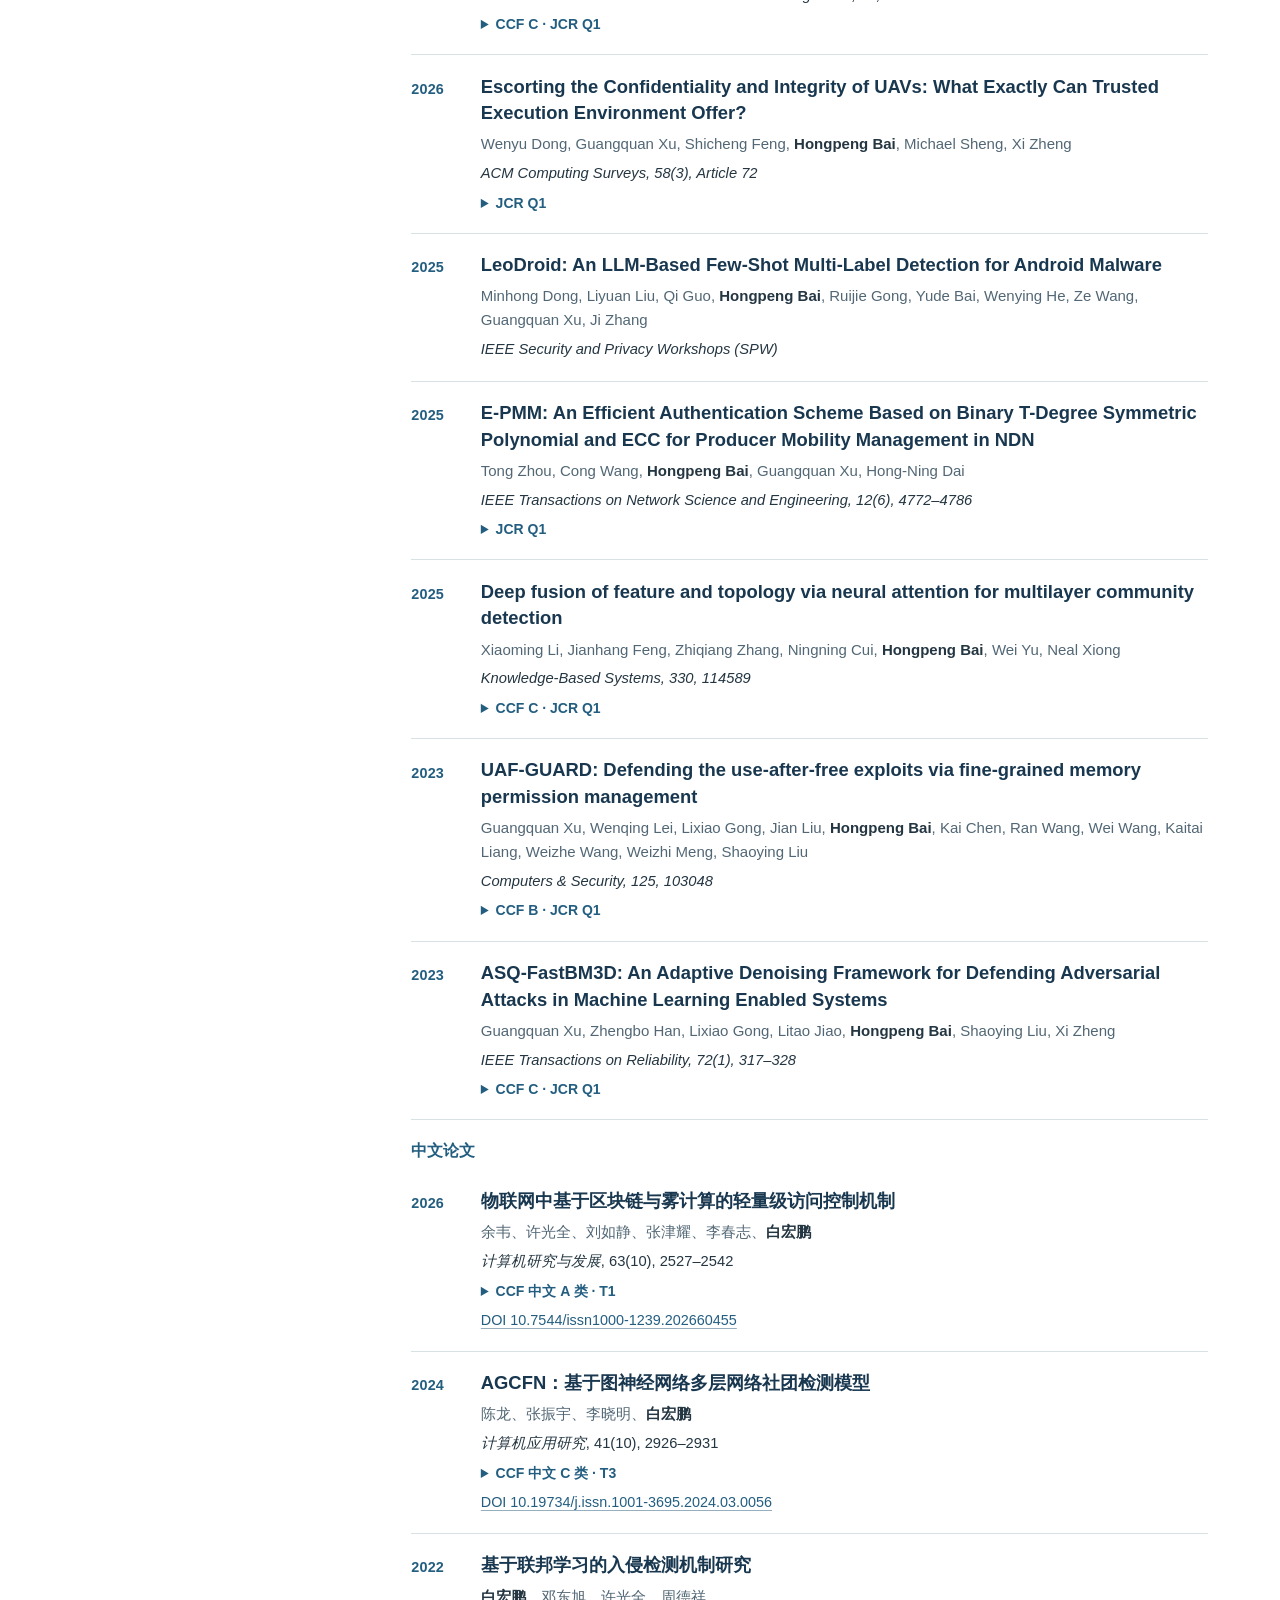
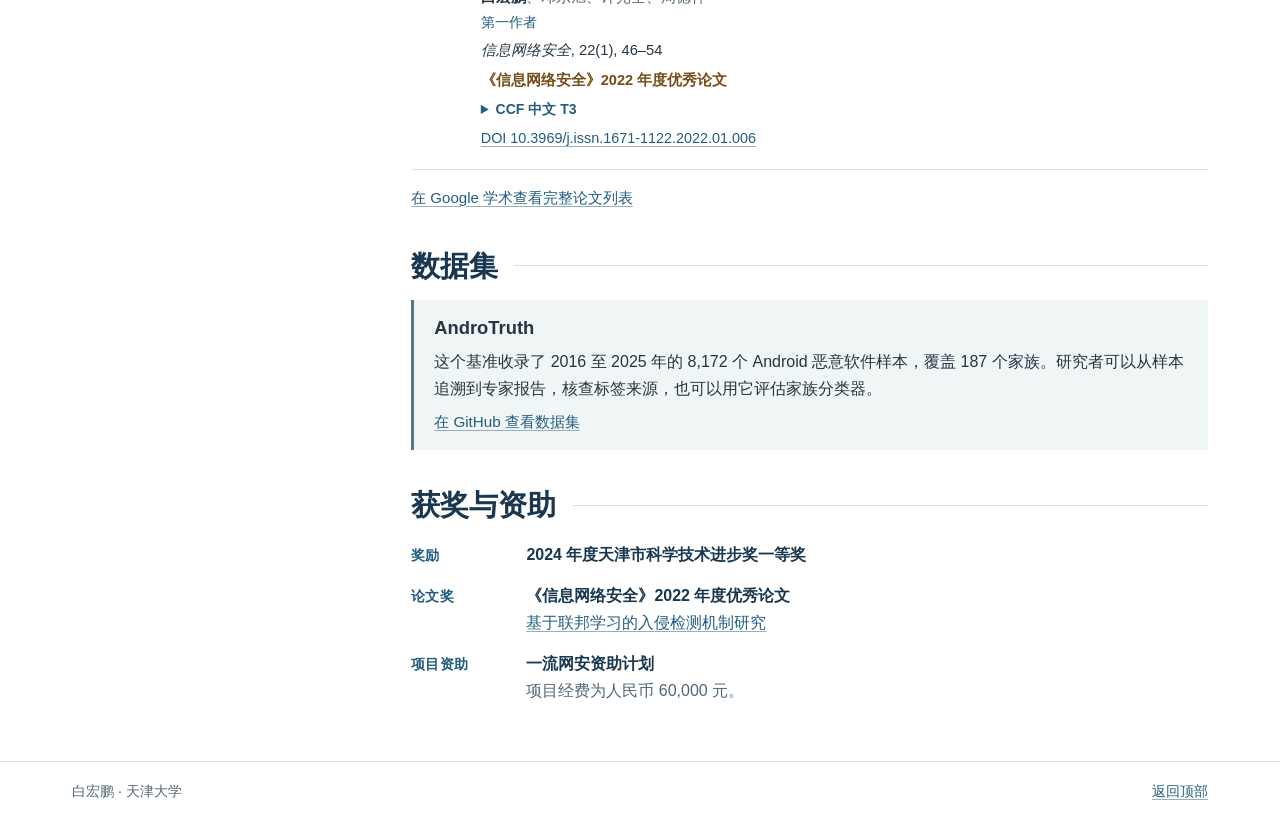
==== commit e8a4de62: "Add files via upload" ====
--- a/index.html
+++ b/index.html
@@ -3,7 +3,7 @@
 <head>
   <meta charset="utf-8">
   <meta name="viewport" content="width=device-width, initial-scale=1">
-  <meta name="description" content="白宏鹏的学术主页。研究方向包括 Android 恶意软件与灰产软件检测、数据集标签可靠性和恶意软件家族增量学习。">
+  <meta name="description" content="白宏鹏的学术主页。研究方向包括 Android 恶意软件与灰产软件检测、数据集标签可靠性、恶意软件家族增量学习、大模型安全和软件供应链安全。">
   <meta name="theme-color" content="#193850">
   <title>白宏鹏 · 天津大学网络安全学院</title>
   <link rel="stylesheet" href="assets/site.css">
@@ -41,7 +41,7 @@
     <main id="main">
       <section class="intro" id="about">
         <h2>个人简介</h2>
-        <p>我是白宏鹏，来自天津大学网络安全学院，师从<a href="https://cse.tju.edu.cn/faculty/xuguangquan/index.html">许光全教授</a>。我研究 Android 恶意软件与灰产软件的检测。我希望了解，当应用、恶意软件家族和数据标签随时间变化时，检测方法还能否可靠地识别威胁。</p>
+        <p>我是白宏鹏，来自天津大学网络安全学院，师从<a href="https://cse.tju.edu.cn/faculty/xuguangquan/index.html">许光全教授</a>。我研究 Android 恶意软件与灰产软件的检测。我希望了解，当应用、恶意软件家族和数据标签随时间变化时，检测方法还能否可靠地识别威胁。目前，我也在从事大模型安全和软件供应链安全研究。</p>
         <ul class="focus"><li><strong>数据集与标签</strong>。从安全专家报告中追溯家族标签，研究如何识别和修正第三方数据集中的标注问题。</li>
 <li><strong>分布外检测</strong>。研究检测器在遇到与训练样本不同的 Android 恶意软件和灰产应用时的表现。</li>
 <li><strong>恶意软件家族分类</strong>。研究如何用少量新样本学习新家族，同时保留对已知家族的识别能力。</li></ul>
@@ -62,11 +62,12 @@
       <section id="news">
         <h2>学术动态</h2>
         <ul class="news"><li><time datetime="2026-10">2026.10</time><span>我们的论文 <a href="https://doi.org/10.1007/978-3-032-42936-0_2">AndroTruth</a> 收录于 RAID 2026，介绍了一个可追溯至专家技术报告的 Android 恶意软件家族基准。</span></li>
+<li><time datetime="2026-08">2026.08</time><span>我们关于<a href="https://doi.org/10.1109/TDSC.2026.3720267">动态联邦学习中的拜占庭鲁棒性</a>的论文发表于 <i>IEEE Transactions on Dependable and Secure Computing</i>（TDSC），我担任通讯作者。论文研究客户端参与变化时的安全威胁与防御方法。</span></li>
 <li><time datetime="2026-04">2026.04</time><span>我们的合作工作 <a href="https://conf.researchr.org/details/icse-2026/jaws-2026-papers/39/MARS-Few-Shot-Android-Malware-Detection-with-RAG-Enhanced-LLMs">MARS</a> 在 ICSE 2026 的 Journal Ahead Workshop 上交流，探讨了检索增强大语言模型在少样本 Android 恶意软件检测中的应用。</span></li></ul>
       </section>
       <section id="publications">
         <h2>代表论文</h2>
-        <p class="rank-note">国际期刊与会议采用 CCF 第七版（2026）。中文期刊同时注明 2019 年推荐目录与 2025 年高质量期刊目录的等级。JCR 采用 2026 年版的 2025 年 JIF 数据。点击每篇的分级可查看学科和来源。 <a href="https://clarivate.com/news/clarivate-releases-journal-citation-reports-2026/">JCR 版本说明</a></p>
+        <p class="rank-note">国际期刊与会议采用 CCF 第七版（2026）。中文期刊分级参照 2019 年推荐目录与 2025 年高质量期刊目录。JCR 采用 2026 年版的 2025 年 JIF 数据。点击分级可查看学科和来源。 <a href="https://clarivate.com/news/clarivate-releases-journal-citation-reports-2026/">JCR 版本说明</a></p>
         <h3 class="pub-group">英文论文</h3>
         
       <article class="publication">
@@ -75,7 +76,7 @@
           <h4 lang="en"><a href="https://doi.org/10.1007/978-3-032-42936-0_2">AndroTruth: A Reliable Benchmark Android Malware Dataset Derived from Technical Expert Reports</a></h4>
           <p class="authors" lang="en"><strong>Hongpeng Bai</strong>, Yao Zhang, Minhong Dong, Shunzhe Zhao, Haobo Zhang, Lingyue Li, Yude Bai, Shuai Hu, Guangquan Xu</p><p class="author-role">第一作者</p>
           <p class="venue" lang="en"><i>International Symposium on Research in Attacks, Intrusions, and Defenses (RAID)</i></p>
-          <details class="venue-rank"><summary>CCF B · JCR 不适用（会议）</summary><ul><li><a href="https://www.ccf.org.cn/Academic_Evaluation/By_category/2026-03-31/870181.shtml">CCF 国际目录（第七版）</a> — B 类</li></ul></details><div class="paper-links"><a href="https://arxiv.org/pdf/2510.16835">PDF</a><a href="https://github.com/bhpiamnothing/AndroTruth-Dataset">数据集</a></div>
+          <details class="venue-rank"><summary>CCF B</summary><ul><li><a href="https://www.ccf.org.cn/Academic_Evaluation/By_category/2026-03-31/870181.shtml">CCF 国际目录（第七版）</a> — B 类</li></ul></details><div class="paper-links"><a href="https://arxiv.org/pdf/2510.16835">PDF</a><a href="https://github.com/bhpiamnothing/AndroTruth-Dataset">数据集</a></div>
         </div>
       </article>
       <article class="publication">
@@ -84,7 +85,7 @@
           <h4 lang="en"><a href="https://doi.org/10.1007/978-3-032-38708-0_22">Two Byzantine-only Enhanced Incentive Attacks on Ethereum PoS</a></h4>
           <p class="authors" lang="en">Yuan Fang, Guangquan Xu, Jingyi Cui, Cong Wang, Chao Liu, Zhilu Zhang, <strong>Hongpeng Bai</strong></p><p class="author-role">通讯作者</p>
           <p class="venue" lang="en"><i>Computer Security – ESORICS 2026, Part IV, pp. 443–463</i></p>
-          <details class="venue-rank"><summary>CCF B · JCR 不适用（会议）</summary><ul><li><a href="https://www.ccf.org.cn/Academic_Evaluation/By_category/2026-03-31/870181.shtml">CCF 国际目录（第七版）</a> — B 类</li></ul></details>
+          <details class="venue-rank"><summary>CCF B</summary><ul><li><a href="https://www.ccf.org.cn/Academic_Evaluation/By_category/2026-03-31/870181.shtml">CCF 国际目录（第七版）</a> — B 类</li></ul></details>
         </div>
       </article>
       <article class="publication">
@@ -111,7 +112,7 @@
           <h4 lang="en"><a href="https://doi.org/10.3390/su151712841">Digital Technology and Green Development in Manufacturing: Evidence from China and 20 Other Asian Countries</a></h4>
           <p class="authors" lang="en">Lin Zhu, Xiaoming Li, Yao Huang, Fangyuan Liu, Chengji Yang, Dongyang Li, <strong>Hongpeng Bai</strong></p><p class="author-role">通讯作者</p>
           <p class="venue" lang="en"><i>Sustainability, 15(17), 12841</i></p>
-          <details class="venue-rank"><summary>CCF 未列入 · JCR Q2 / Q3</summary><ul><li><a href="https://www.ccf.org.cn/Academic_Evaluation/By_category/2026-03-31/870181.shtml">CCF 国际目录（第七版）</a> — 未列入</li><li><b>Q2</b> — 环境科学、环境研究</li><li><b>Q3</b> — 绿色与可持续科学技术</li><li><a href="https://www.mdpi.com/journal/sustainability/stats">查看期刊 JIF 学科分区（2025 数据）</a></li></ul></details>
+          <details class="venue-rank"><summary>JCR Q2 / Q3</summary><ul><li><b>Q2</b> — 环境科学、环境研究</li><li><b>Q3</b> — 绿色与可持续科学技术</li><li><a href="https://www.mdpi.com/journal/sustainability/stats">查看期刊 JIF 学科分区（2025 数据）</a></li></ul></details>
         </div>
       </article>
       <article class="publication">
@@ -129,7 +130,7 @@
           <h4 lang="en"><a href="https://doi.org/10.1007/978-981-16-3150-4_6">Android Malware Detection Method Based on App-Image Conversion</a></h4>
           <p class="authors" lang="en">Nannan Xie, <strong>Hongpeng Bai</strong>, Yanfeng Shi, Haiwei Wu</p><p class="author-role">第二作者（导师解男男第一作者） · 通讯作者</p>
           <p class="venue" lang="en"><i>Big Data and Security (ICBDS 2020), pp. 60–74</i></p>
-          <details class="venue-rank"><summary>CCF 未列入 · JCR 不适用（会议）</summary><ul><li><a href="https://www.ccf.org.cn/Academic_Evaluation/By_category/2026-03-31/870181.shtml">CCF 国际目录（第七版）</a> — 未列入</li></ul></details>
+          
         </div>
       </article>
       <article class="publication">
@@ -138,7 +139,7 @@
           <h4 lang="en"><a href="https://doi.org/10.1109/ACCESS.2020.3033026">FAMD: A Fast Multifeature Android Malware Detection Framework, Design, and Implementation</a></h4>
           <p class="authors" lang="en"><strong>Hongpeng Bai</strong>, Nannan Xie, Xiaoqiang Di, Qing Ye</p><p class="author-role">第一作者</p>
           <p class="venue" lang="en"><i>IEEE Access</i></p>
-          <details class="venue-rank"><summary>CCF 未列入 · JCR Q2</summary><ul><li><a href="https://www.ccf.org.cn/Academic_Evaluation/By_category/2026-03-31/870181.shtml">CCF 国际目录（第七版）</a> — 未列入</li><li><b>Q2</b> — 计算机科学：信息系统、电气与电子工程、电信</li><li><a href="https://www.sci365.cn/journals/ieee-access-21693536/">查看期刊 JIF 学科分区（2025 数据）</a></li></ul></details>
+          <details class="venue-rank"><summary>JCR Q2</summary><ul><li><b>Q2</b> — 计算机科学：信息系统、电气与电子工程、电信</li><li><a href="https://www.sci365.cn/journals/ieee-access-21693536/">查看期刊 JIF 学科分区（2025 数据）</a></li></ul></details>
         </div>
       </article>
       <article class="publication">
@@ -147,7 +148,7 @@
           <h4 lang="en"><a href="https://doi.org/10.1007/978-981-15-7981-3_31">Android Vault Application Behavior Analysis and Detection</a></h4>
           <p class="authors" lang="en">Nannan Xie, <strong>Hongpeng Bai</strong>, Rui Sun, Xiaoqiang Di</p><p class="author-role">第二作者（导师解男男第一作者） · 通讯作者</p>
           <p class="venue" lang="en"><i>Data Science (ICPCSEE 2020), Part I, pp. 428–439</i></p>
-          <details class="venue-rank"><summary>CCF 未列入 · JCR 不适用（会议）</summary><ul><li><a href="https://www.ccf.org.cn/Academic_Evaluation/By_category/2026-03-31/870181.shtml">CCF 国际目录（第七版）</a> — 未列入</li></ul></details>
+          
         </div>
       </article>
         <h3 class="pub-group">其他英文合作论文</h3>
@@ -162,12 +163,66 @@
         </div>
       </article>
       <article class="publication">
+        <span class="year">2026</span>
+        <div>
+          <h4 lang="en"><a href="https://doi.org/10.1109/TNSM.2026.3695923">UFG-AFLNET: A Greybox Fuzzing Framework With Fine-Grained State Modeling and Gradient-Guided Mutation for Network Protocols</a></h4>
+          <p class="authors" lang="en">Guangquan Xu, Tuoyu Chen, Guohua Xin, Wei Yu, <strong>Hongpeng Bai</strong>, Zhigang Li</p>
+          <p class="venue" lang="en"><i>IEEE Transactions on Network and Service Management, 23, 4819–4834</i></p>
+          <details class="venue-rank"><summary>CCF C · JCR Q1</summary><ul><li><a href="https://www.ccf.org.cn/Academic_Evaluation/By_category/2026-03-31/870181.shtml">CCF 国际目录（第七版）</a> — C 类</li><li><b>Q1</b> — 计算机科学：信息系统</li><li><a href="https://www.sci365.cn/journals/ieee-transactions-on-network-and-service-management-19324537/">查看期刊 JIF 学科分区（2025 数据）</a></li></ul></details>
+        </div>
+      </article>
+      <article class="publication">
+        <span class="year">2026</span>
+        <div>
+          <h4 lang="en"><a href="https://doi.org/10.1145/3763788">Escorting the Confidentiality and Integrity of UAVs: What Exactly Can Trusted Execution Environment Offer?</a></h4>
+          <p class="authors" lang="en">Wenyu Dong, Guangquan Xu, Shicheng Feng, <strong>Hongpeng Bai</strong>, Michael Sheng, Xi Zheng</p>
+          <p class="venue" lang="en"><i>ACM Computing Surveys, 58(3), Article 72</i></p>
+          <details class="venue-rank"><summary>JCR Q1</summary><ul><li><b>Q1</b> — 计算机科学：理论与方法</li><li><a href="https://www.sci365.cn/journals/acm-computing-surveys-03600300/">查看期刊 JIF 学科分区（2025 数据）</a></li></ul></details>
+        </div>
+      </article>
+      <article class="publication">
         <span class="year">2025</span>
         <div>
           <h4 lang="en"><a href="https://doi.org/10.1109/SPW67851.2025.00042">LeoDroid: An LLM-Based Few-Shot Multi-Label Detection for Android Malware</a></h4>
           <p class="authors" lang="en">Minhong Dong, Liyuan Liu, Qi Guo, <strong>Hongpeng Bai</strong>, Ruijie Gong, Yude Bai, Wenying He, Ze Wang, Guangquan Xu, Ji Zhang</p>
           <p class="venue" lang="en"><i>IEEE Security and Privacy Workshops (SPW)</i></p>
-          <details class="venue-rank"><summary>CCF 未列入 · JCR 不适用（会议）</summary><ul><li><a href="https://www.ccf.org.cn/Academic_Evaluation/By_category/2026-03-31/870181.shtml">CCF 国际目录（第七版）</a> — 未列入。此文发表于 IEEE S&P 的配套研讨会。</li></ul></details>
+          
+        </div>
+      </article>
+      <article class="publication">
+        <span class="year">2025</span>
+        <div>
+          <h4 lang="en"><a href="https://doi.org/10.1109/TNSE.2025.3575780">E-PMM: An Efficient Authentication Scheme Based on Binary T-Degree Symmetric Polynomial and ECC for Producer Mobility Management in NDN</a></h4>
+          <p class="authors" lang="en">Tong Zhou, Cong Wang, <strong>Hongpeng Bai</strong>, Guangquan Xu, Hong-Ning Dai</p>
+          <p class="venue" lang="en"><i>IEEE Transactions on Network Science and Engineering, 12(6), 4772–4786</i></p>
+          <details class="venue-rank"><summary>JCR Q1</summary><ul><li><b>Q1</b> — 工程：综合、数学：跨学科应用</li><li><a href="https://www.sci365.cn/journals/ieee-transactions-on-network-science-and-engineering-23274697/">查看期刊 JIF 学科分区（2025 数据）</a></li></ul></details>
+        </div>
+      </article>
+      <article class="publication">
+        <span class="year">2025</span>
+        <div>
+          <h4 lang="en"><a href="https://doi.org/10.1016/j.knosys.2025.114589">Deep fusion of feature and topology via neural attention for multilayer community detection</a></h4>
+          <p class="authors" lang="en">Xiaoming Li, Jianhang Feng, Zhiqiang Zhang, Ningning Cui, <strong>Hongpeng Bai</strong>, Wei Yu, Neal Xiong</p>
+          <p class="venue" lang="en"><i>Knowledge-Based Systems, 330, 114589</i></p>
+          <details class="venue-rank"><summary>CCF C · JCR Q1</summary><ul><li><a href="https://www.ccf.org.cn/Academic_Evaluation/By_category/2026-03-31/870181.shtml">CCF 国际目录（第七版）</a> — C 类</li><li><b>Q1</b> — 计算机科学：人工智能</li><li><a href="https://www.sci365.cn/journals/knowledge-based-systems-09507051/">查看期刊 JIF 学科分区（2025 数据）</a></li></ul></details>
+        </div>
+      </article>
+      <article class="publication">
+        <span class="year">2023</span>
+        <div>
+          <h4 lang="en"><a href="https://doi.org/10.1016/j.cose.2022.103048">UAF-GUARD: Defending the use-after-free exploits via fine-grained memory permission management</a></h4>
+          <p class="authors" lang="en">Guangquan Xu, Wenqing Lei, Lixiao Gong, Jian Liu, <strong>Hongpeng Bai</strong>, Kai Chen, Ran Wang, Wei Wang, Kaitai Liang, Weizhe Wang, Weizhi Meng, Shaoying Liu</p>
+          <p class="venue" lang="en"><i>Computers &amp; Security, 125, 103048</i></p>
+          <details class="venue-rank"><summary>CCF B · JCR Q1</summary><ul><li><a href="https://www.ccf.org.cn/Academic_Evaluation/By_category/2026-03-31/870181.shtml">CCF 国际目录（第七版）</a> — B 类</li><li><b>Q1</b> — 计算机科学：信息系统</li><li><a href="https://www.sci365.cn/journals/computers-security-01674048/">查看期刊 JIF 学科分区（2025 数据）</a></li></ul></details>
+        </div>
+      </article>
+      <article class="publication">
+        <span class="year">2023</span>
+        <div>
+          <h4 lang="en"><a href="https://doi.org/10.1109/TR.2022.3171420">ASQ-FastBM3D: An Adaptive Denoising Framework for Defending Adversarial Attacks in Machine Learning Enabled Systems</a></h4>
+          <p class="authors" lang="en">Guangquan Xu, Zhengbo Han, Lixiao Gong, Litao Jiao, <strong>Hongpeng Bai</strong>, Shaoying Liu, Xi Zheng</p>
+          <p class="venue" lang="en"><i>IEEE Transactions on Reliability, 72(1), 317–328</i></p>
+          <details class="venue-rank"><summary>CCF C · JCR Q1</summary><ul><li><a href="https://www.ccf.org.cn/Academic_Evaluation/By_category/2026-03-31/870181.shtml">CCF 国际目录（第七版）</a> — C 类</li><li><b>Q1</b> — 计算机科学：硬件与体系结构、计算机科学：软件工程、电气与电子工程</li><li><a href="https://www.impaq.top/en/journals/ieee-transactions-on-reliability">查看期刊 JIF 学科分区（2025 数据）</a></li></ul></details>
         </div>
       </article>
         <h3 class="pub-group">中文论文</h3>
@@ -178,7 +233,7 @@
             <h4><a href="https://doi.org/10.7544/issn1000-1239.202660455">物联网中基于区块链与雾计算的轻量级访问控制机制</a></h4>
             <p class="authors">余韦、许光全、刘如静、张津耀、李春志、<strong>白宏鹏</strong></p>
             <p class="venue"><i>计算机研究与发展</i>, 63(10), 2527–2542</p>
-            <details class="venue-rank"><summary>CCF 中文 A 类 · T1 · JCR 未查到分区</summary><ul><li><a href="https://ccsp.ccf.org.cn/c/2019-07-31/667609.shtml">CCF 中文期刊目录（2019）</a> — A 类</li><li><a href="https://www.ccf.org.cn/ccftjgjxskwml/">CCF 高质量科技期刊目录（2025）</a> — T1</li><li><a href="https://uefiscdi.gov.ro/scientometrie-reviste-0">JCR 2026 版期刊分区表</a>中未查到本刊的 JIF 分区。</li></ul></details>
+            <details class="venue-rank"><summary>CCF 中文 A 类 · T1</summary><ul><li><a href="https://ccsp.ccf.org.cn/c/2019-07-31/667609.shtml">CCF 中文期刊目录（2019）</a> — A 类</li><li><a href="https://www.ccf.org.cn/ccftjgjxskwml/">CCF 高质量科技期刊目录（2025）</a> — T1</li></ul></details>
             <p class="paper-links"><a href="https://doi.org/10.7544/issn1000-1239.202660455">DOI 10.7544/issn1000-1239.202660455</a></p>
           </div>
         </article>
@@ -188,7 +243,7 @@
             <h4><a href="https://doi.org/10.19734/j.issn.1001-3695.2024.03.0056">AGCFN：基于图神经网络多层网络社团检测模型</a></h4>
             <p class="authors">陈龙、张振宇、李晓明、<strong>白宏鹏</strong></p>
             <p class="venue"><i>计算机应用研究</i>, 41(10), 2926–2931</p>
-            <details class="venue-rank"><summary>CCF 中文 C 类 · T3 · JCR 未查到分区</summary><ul><li><a href="https://ccsp.ccf.org.cn/c/2019-07-31/667609.shtml">CCF 中文期刊目录（2019）</a> — C 类</li><li><a href="https://www.ccf.org.cn/ccftjgjxskwml/">CCF 高质量科技期刊目录（2025）</a> — T3</li><li><a href="https://uefiscdi.gov.ro/scientometrie-reviste-0">JCR 2026 版期刊分区表</a>中未查到本刊的 JIF 分区。</li></ul></details>
+            <details class="venue-rank"><summary>CCF 中文 C 类 · T3</summary><ul><li><a href="https://ccsp.ccf.org.cn/c/2019-07-31/667609.shtml">CCF 中文期刊目录（2019）</a> — C 类</li><li><a href="https://www.ccf.org.cn/ccftjgjxskwml/">CCF 高质量科技期刊目录（2025）</a> — T3</li></ul></details>
             <p class="paper-links"><a href="https://doi.org/10.19734/j.issn.1001-3695.2024.03.0056">DOI 10.19734/j.issn.1001-3695.2024.03.0056</a></p>
           </div>
         </article>
@@ -197,8 +252,8 @@
           <div>
             <h4><a href="https://doi.org/10.3969/j.issn.1671-1122.2022.01.006">基于联邦学习的入侵检测机制研究</a></h4>
             <p class="authors"><strong>白宏鹏</strong>、邓东旭、许光全、周德祥</p><p class="author-role">第一作者</p>
-            <p class="venue"><i>信息网络安全</i>, 22(1), 46–54</p>
-            <details class="venue-rank"><summary>CCF 中文 T3 · JCR 未查到分区</summary><ul><li><a href="https://ccsp.ccf.org.cn/c/2019-07-31/667609.shtml">CCF 中文期刊目录（2019）</a> — 未列入</li><li><a href="https://www.ccf.org.cn/ccftjgjxskwml/">CCF 高质量科技期刊目录（2025）</a> — T3</li><li><a href="https://uefiscdi.gov.ro/scientometrie-reviste-0">JCR 2026 版期刊分区表</a>中未查到本刊的 JIF 分区。</li></ul></details>
+            <p class="venue"><i>信息网络安全</i>, 22(1), 46–54</p><p class="recognition">《信息网络安全》2022 年度优秀论文</p>
+            <details class="venue-rank"><summary>CCF 中文 T3</summary><ul><li><a href="https://www.ccf.org.cn/ccftjgjxskwml/">CCF 高质量科技期刊目录（2025）</a> — T3</li></ul></details>
             <p class="paper-links"><a href="https://doi.org/10.3969/j.issn.1671-1122.2022.01.006">DOI 10.3969/j.issn.1671-1122.2022.01.006</a></p>
           </div>
         </article>
@@ -218,6 +273,10 @@
           <li><span class="year">奖励</span><div>
             <strong>2024 年度天津市科学技术进步奖一等奖</strong>
           </div></li>
+          <li><span class="year">论文奖</span><div>
+            <strong>《信息网络安全》2022 年度优秀论文</strong>
+            <p><a href="https://doi.org/10.3969/j.issn.1671-1122.2022.01.006">基于联邦学习的入侵检测机制研究</a></p>
+          </div></li>
           <li><span class="year">项目资助</span><div>
             <strong>一流网安资助计划 </strong>
             <p>项目经费为人民币 60,000 元。</p>
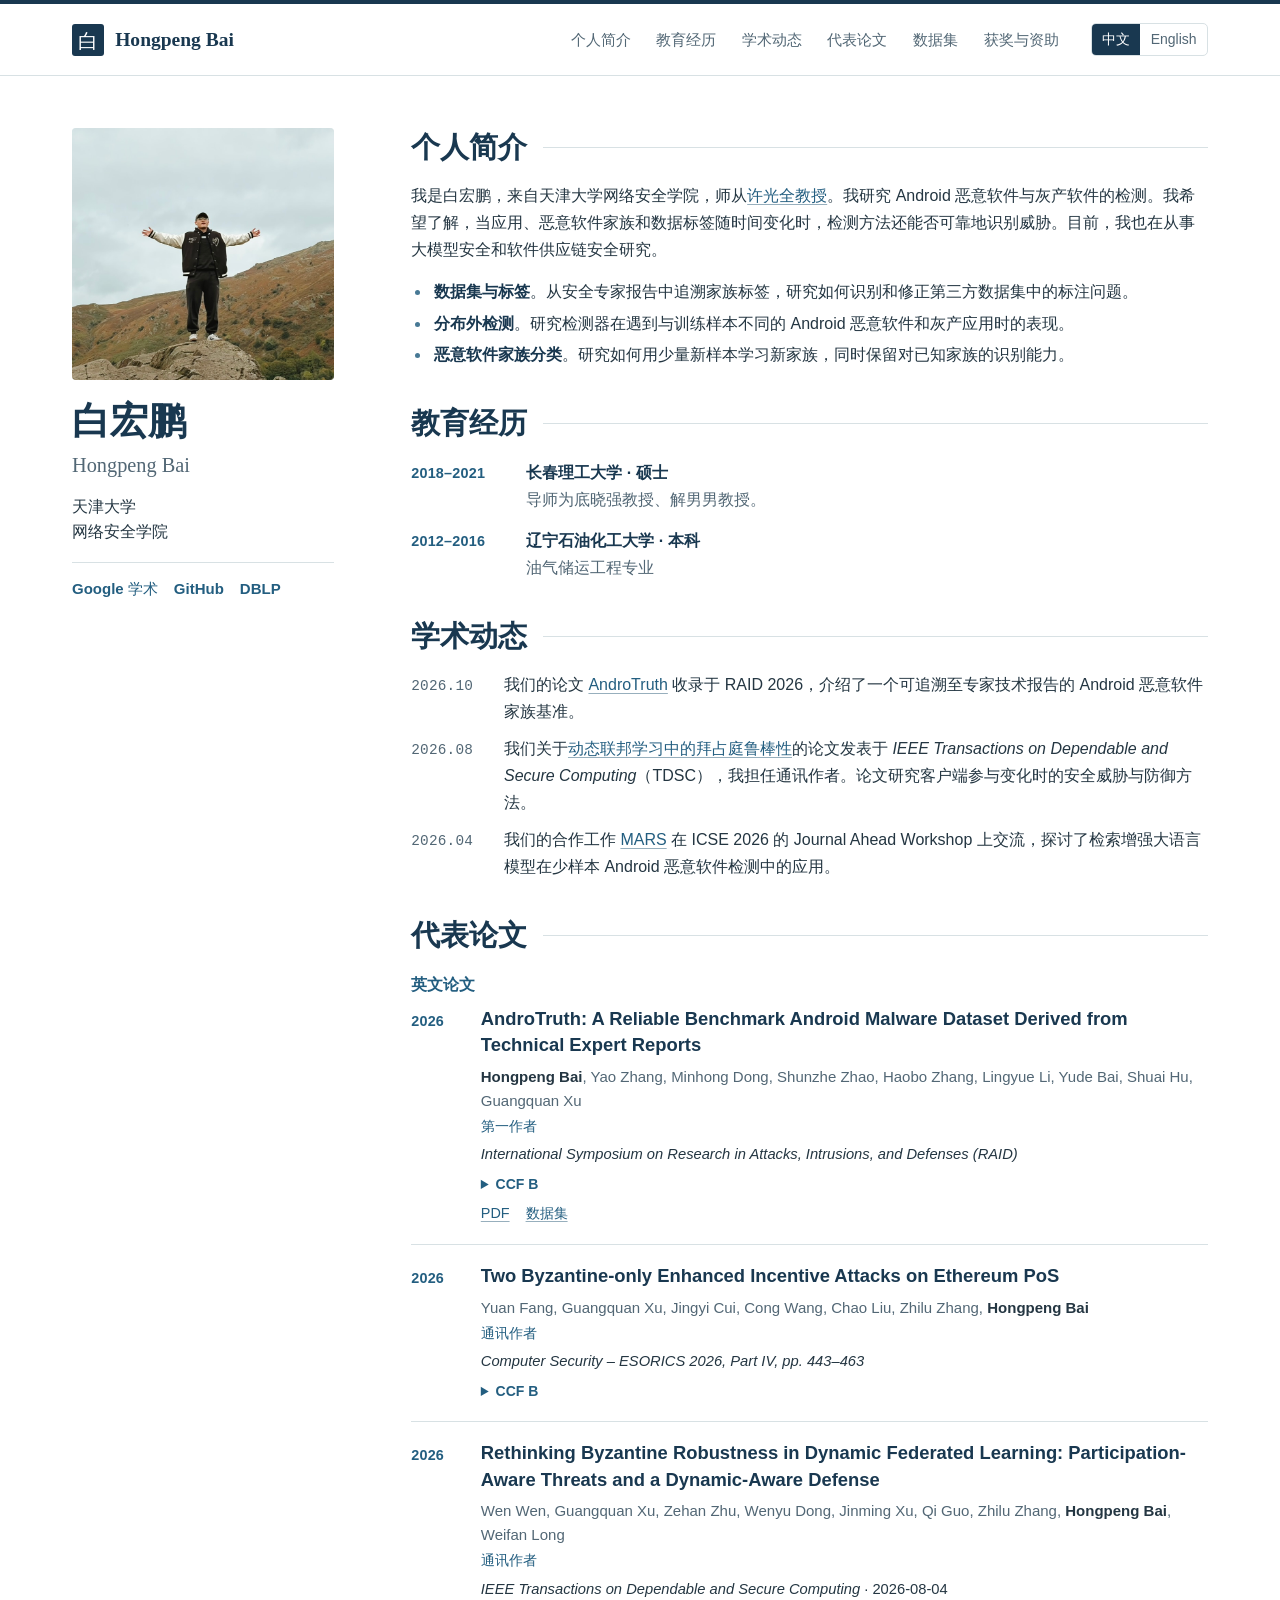
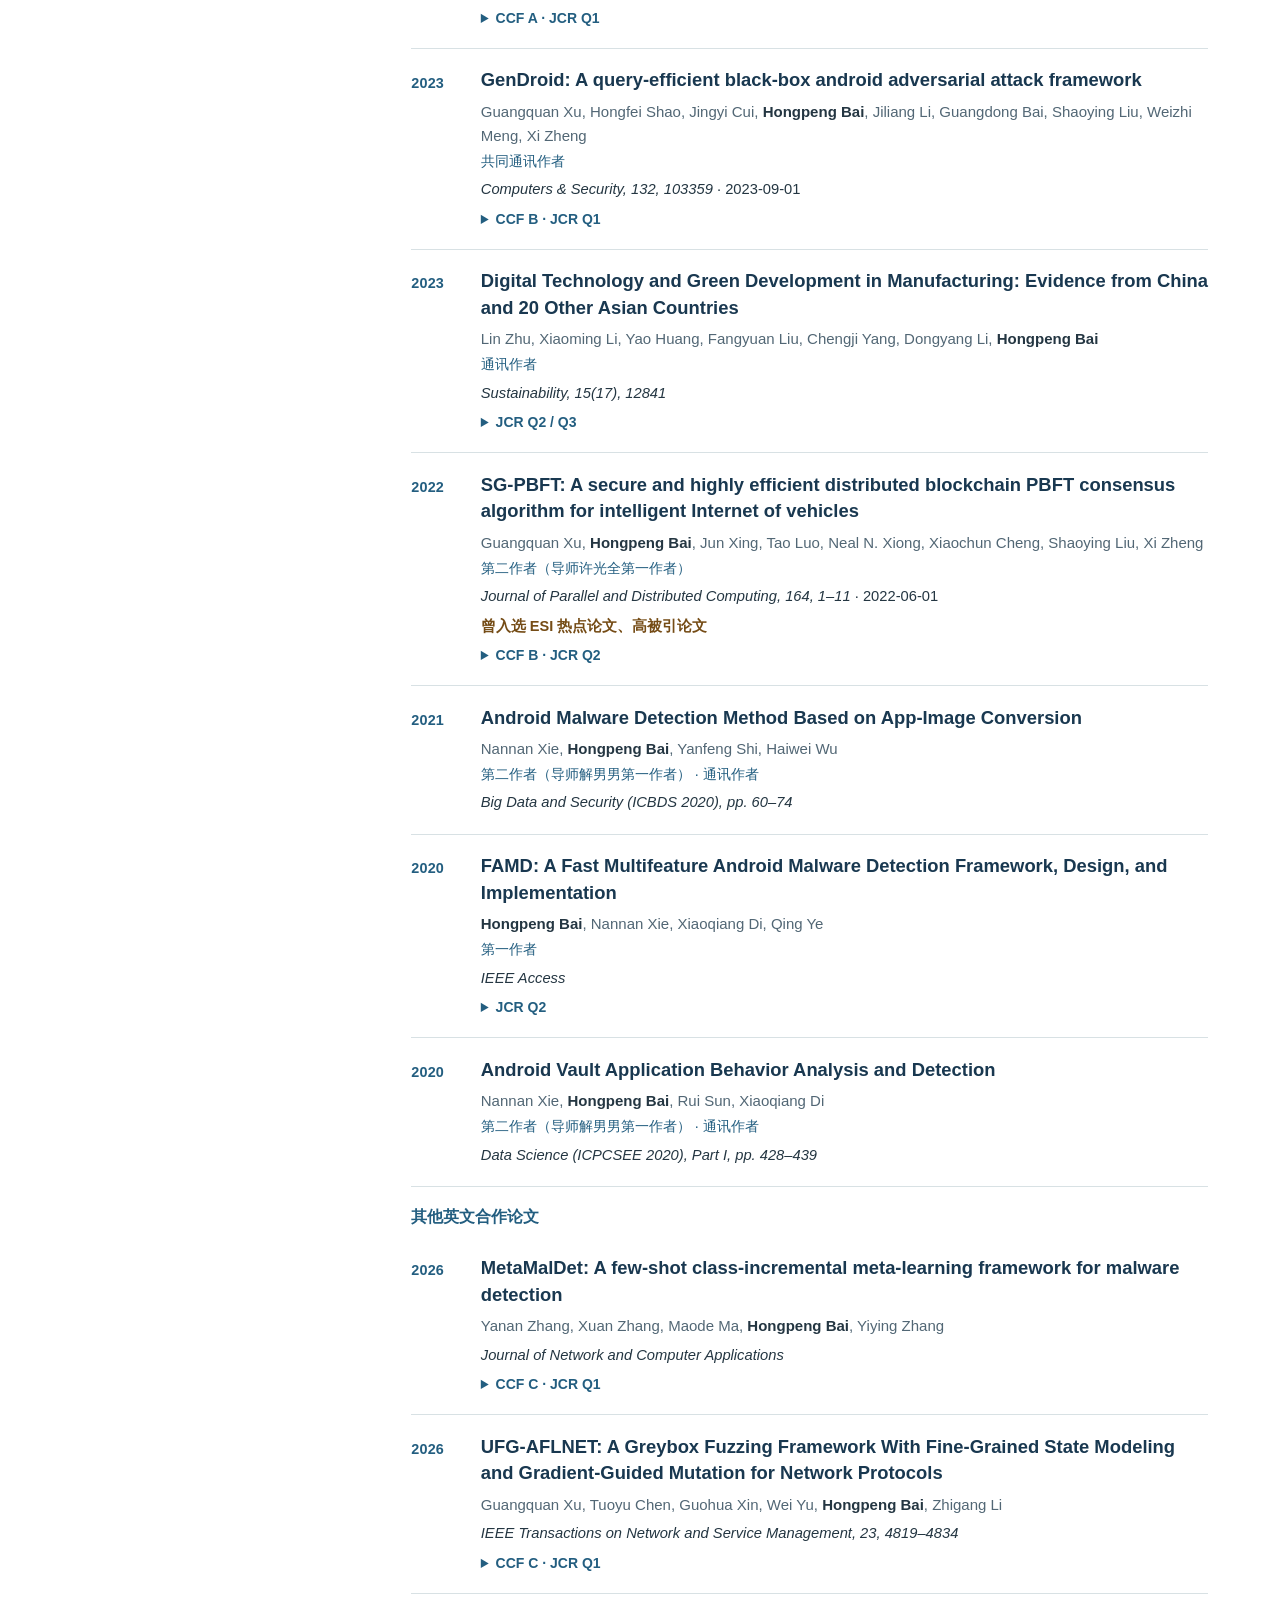
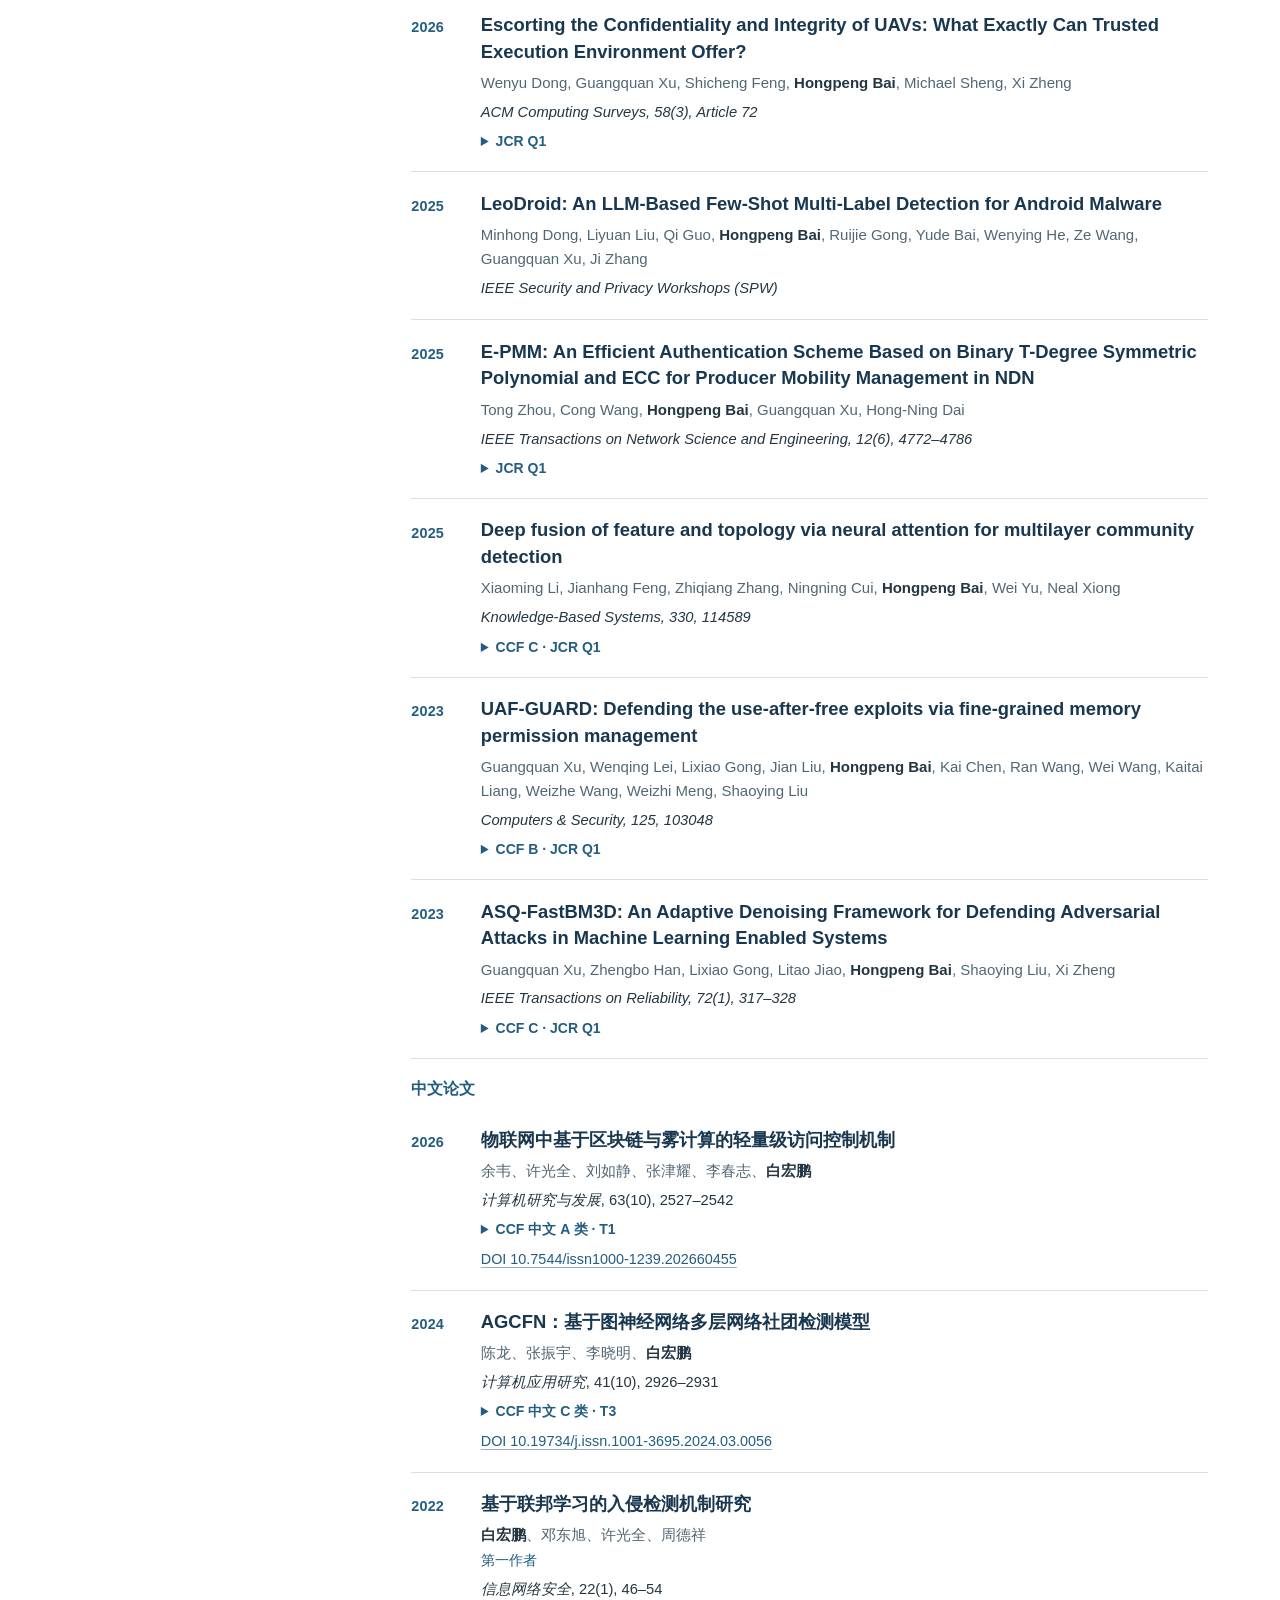
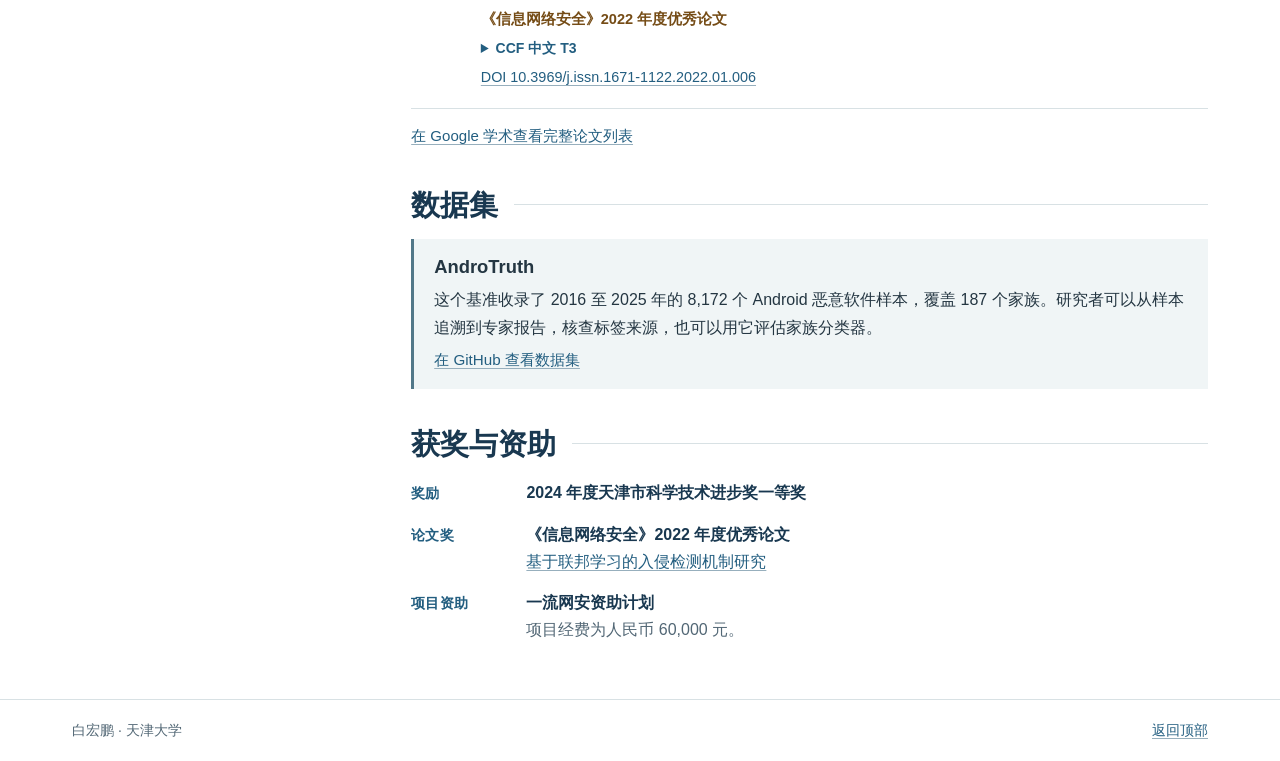
==== commit 8c98a5ec: "Add files via upload" ====
--- a/index.html
+++ b/index.html
@@ -67,7 +67,6 @@
       </section>
       <section id="publications">
         <h2>代表论文</h2>
-        <p class="rank-note">国际期刊与会议采用 CCF 第七版（2026）。中文期刊分级参照 2019 年推荐目录与 2025 年高质量期刊目录。JCR 采用 2026 年版的 2025 年 JIF 数据。点击分级可查看学科和来源。 <a href="https://clarivate.com/news/clarivate-releases-journal-citation-reports-2026/">JCR 版本说明</a></p>
         <h3 class="pub-group">英文论文</h3>
         
       <article class="publication">
